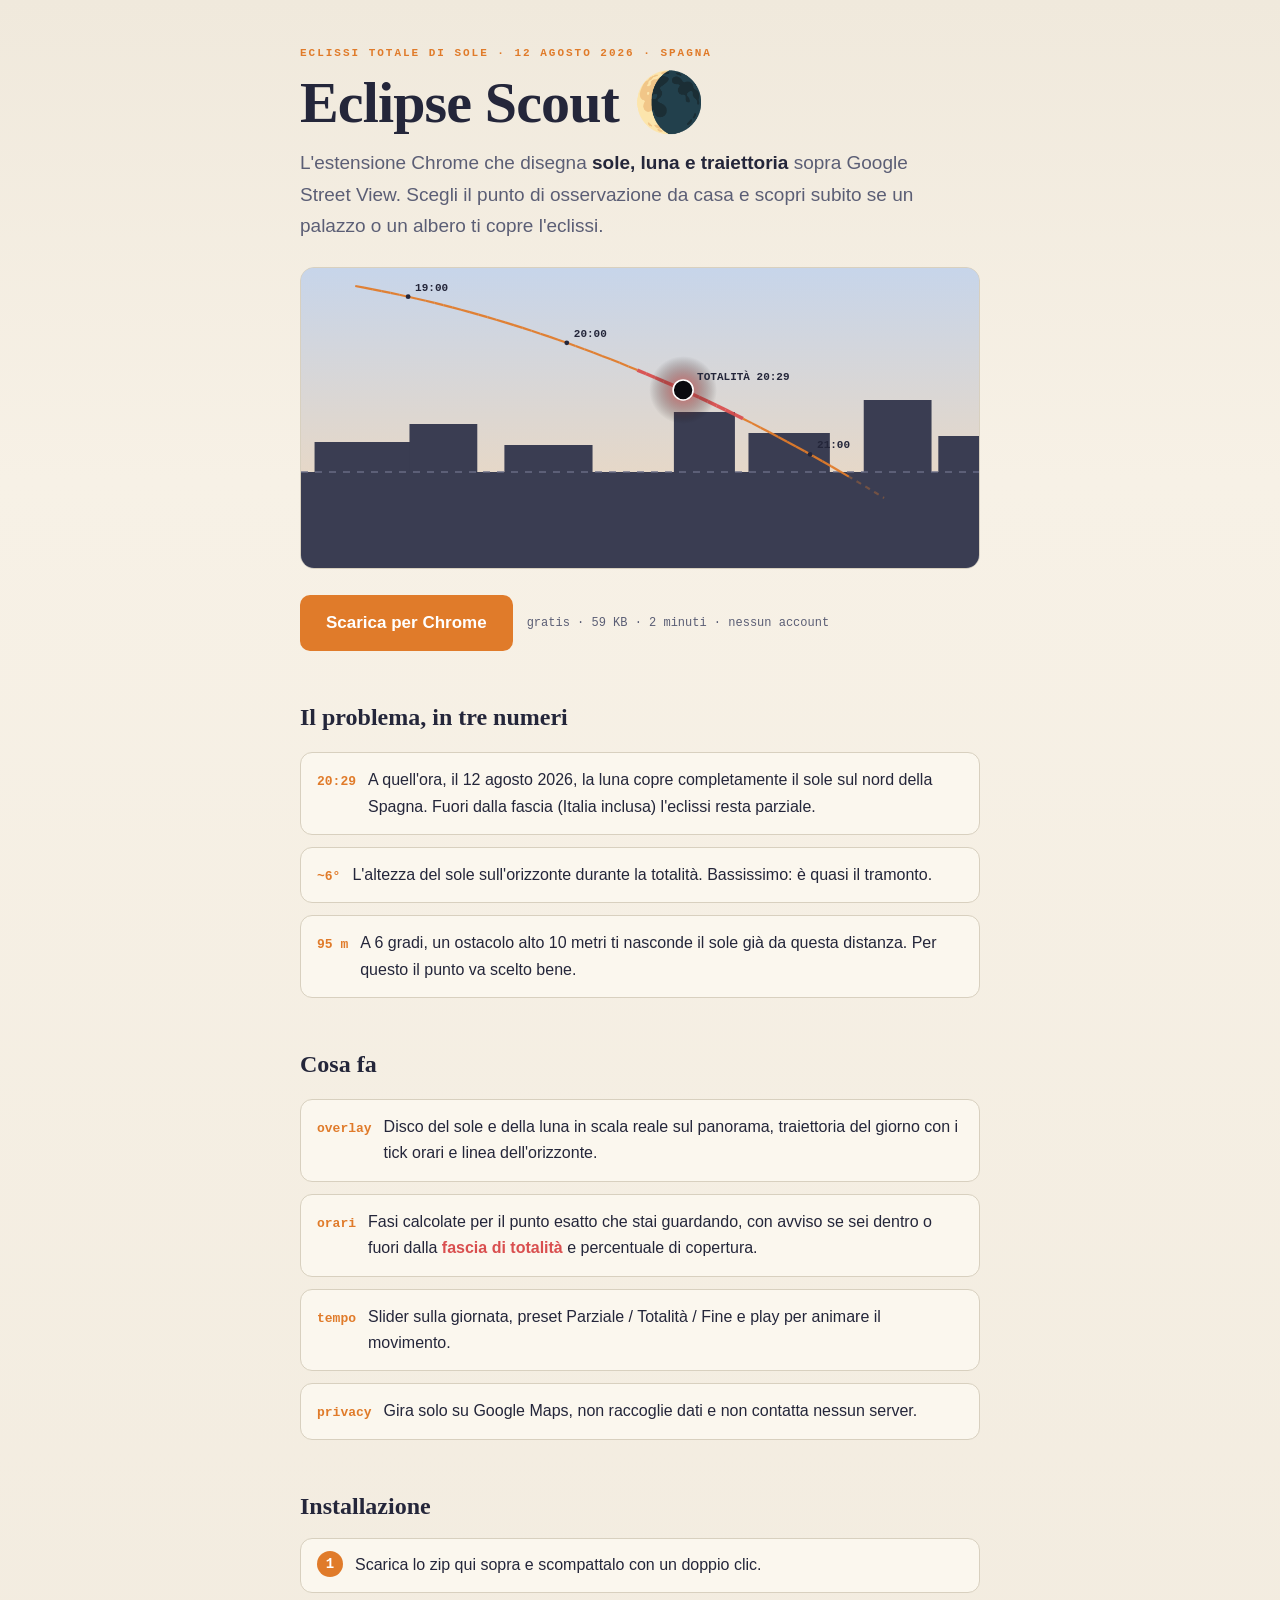
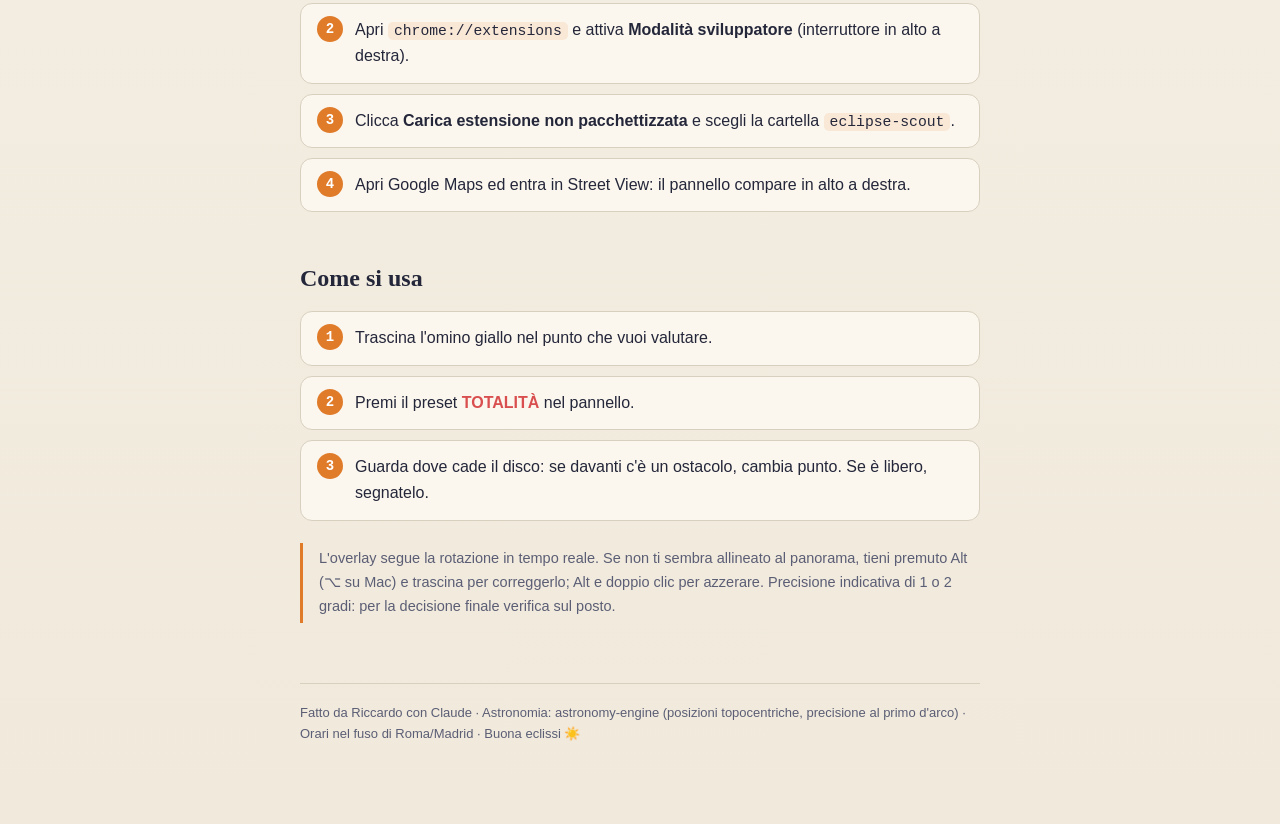
==== index.html @ c644bdbd "Traccia i download come evento GoatCounter Co-Authored-By: Claude Fable 5 <noreply@anthropic.com>" ====
<!doctype html>
<html lang="it">
<head>
<meta name="viewport" content="width=device-width, initial-scale=1">
<meta charset="utf-8">
<title>Eclipse Scout</title>
<style>
  :root {
    --sky-deep: #f0e9dc;
    --sky-mid: #f7f1e6;
    --card: #fbf7ee;
    --ink: #24263a;
    --ink-soft: #5b5e75;
    --line: #d8d0bf;
    --accent: #e07b2a;
    --accent-soft: #f0a35e;
    --totality: #d94f4f;
    --btn-ink: #fff;
    --sky-canvas-top: #c7d5ea;
    --sky-canvas-low: #f4d9b8;
    --silhouette: #3a3d52;
    --horizon-dash: #6b6e88;
  }
  @media (prefers-color-scheme: dark) {
    :root {
      --sky-deep: #0c1120;
      --sky-mid: #121a2e;
      --card: #171f36;
      --ink: #edeaf3;
      --ink-soft: #a3a7c2;
      --line: #2b3352;
      --accent: #ff9a3d;
      --accent-soft: #b06a2e;
      --totality: #ff5f5f;
      --btn-ink: #1a1206;
      --sky-canvas-top: #0e1526;
      --sky-canvas-low: #3b2f3a;
      --silhouette: #05070f;
      --horizon-dash: #8d92b3;
    }
  }
  :root[data-theme="light"] {
    --sky-deep: #f0e9dc; --sky-mid: #f7f1e6; --card: #fbf7ee; --ink: #24263a;
    --ink-soft: #5b5e75; --line: #d8d0bf; --accent: #e07b2a; --accent-soft: #f0a35e;
    --totality: #d94f4f; --btn-ink: #fff; --sky-canvas-top: #c7d5ea; --sky-canvas-low: #f4d9b8;
    --silhouette: #3a3d52; --horizon-dash: #6b6e88;
  }
  :root[data-theme="dark"] {
    --sky-deep: #0c1120; --sky-mid: #121a2e; --card: #171f36; --ink: #edeaf3;
    --ink-soft: #a3a7c2; --line: #2b3352; --accent: #ff9a3d; --accent-soft: #b06a2e;
    --totality: #ff5f5f; --btn-ink: #1a1206; --sky-canvas-top: #0e1526; --sky-canvas-low: #3b2f3a;
    --silhouette: #05070f; --horizon-dash: #8d92b3;
  }

  body {
    background: linear-gradient(var(--sky-deep), var(--sky-mid) 480px, var(--sky-deep));
    color: var(--ink);
    font: 16px/1.65 -apple-system, "Segoe UI", Roboto, sans-serif;
  }
  .wrap { max-width: 680px; margin: 0 auto; padding: 0 20px 72px; }

  .eyebrow {
    font: 600 11px/1 "SF Mono", ui-monospace, Menlo, monospace;
    letter-spacing: .18em;
    color: var(--accent);
    text-transform: uppercase;
    margin: 48px 0 14px;
  }
  h1 {
    font: 700 clamp(40px, 8vw, 58px)/1.04 "New York", "Iowan Old Style", Palatino, Georgia, serif;
    letter-spacing: -.015em;
    margin: 0 0 14px;
    text-wrap: balance;
  }
  .lede { font-size: 19px; color: var(--ink-soft); max-width: 34em; text-wrap: pretty; margin: 0 0 26px; }
  .lede b { color: var(--ink); font-weight: 600; }

  .sim-frame {
    border: 1px solid var(--line);
    border-radius: 14px;
    overflow: hidden;
    background: var(--sky-canvas-top);
    margin: 8px 0 26px;
  }
  .sim-frame canvas { display: block; width: 100%; height: 300px; }

  .cta-row { display: flex; flex-wrap: wrap; align-items: center; gap: 14px; margin: 0 0 10px; }
  .btn {
    display: inline-block;
    background: var(--accent);
    color: var(--btn-ink);
    font-weight: 700;
    font-size: 17px;
    padding: 14px 26px;
    border-radius: 10px;
    text-decoration: none;
    transition: transform .12s ease;
  }
  .btn:hover { transform: translateY(-1px); }
  .btn:focus-visible { outline: 3px solid var(--accent-soft); outline-offset: 2px; }
  .cta-meta { font: 500 12px/1.5 "SF Mono", ui-monospace, Menlo, monospace; color: var(--ink-soft); }

  h2 {
    font: 700 24px/1.2 "New York", "Iowan Old Style", Palatino, Georgia, serif;
    margin: 52px 0 16px;
    text-wrap: balance;
  }
  p { margin: 0 0 14px; }
  .muted { color: var(--ink-soft); }

  .facts { display: grid; gap: 12px; margin: 20px 0 0; padding: 0; list-style: none; }
  .facts li {
    background: var(--card);
    border: 1px solid var(--line);
    border-radius: 12px;
    padding: 14px 16px;
    display: flex;
    gap: 12px;
    align-items: baseline;
  }
  .facts .k {
    font: 700 13px/1.4 "SF Mono", ui-monospace, Menlo, monospace;
    color: var(--accent);
    white-space: nowrap;
  }

  ol.steps { margin: 18px 0 0; padding: 0; list-style: none; counter-reset: step; display: grid; gap: 10px; }
  ol.steps li {
    counter-increment: step;
    background: var(--card);
    border: 1px solid var(--line);
    border-radius: 12px;
    padding: 13px 16px 13px 54px;
    position: relative;
  }
  ol.steps li::before {
    content: counter(step);
    position: absolute; left: 16px; top: 12px;
    width: 26px; height: 26px;
    border-radius: 50%;
    background: var(--accent);
    color: var(--btn-ink);
    font: 700 14px/26px "SF Mono", ui-monospace, Menlo, monospace;
    text-align: center;
  }
  code {
    font: 500 .92em "SF Mono", ui-monospace, Menlo, monospace;
    background: color-mix(in srgb, var(--accent) 12%, transparent);
    border-radius: 5px;
    padding: 1px 6px;
  }
  .tot { color: var(--totality); font-weight: 700; }

  .note {
    border-left: 3px solid var(--accent);
    padding: 4px 0 4px 16px;
    color: var(--ink-soft);
    margin: 22px 0 0;
    font-size: 14.5px;
  }
  footer {
    margin-top: 60px;
    padding-top: 18px;
    border-top: 1px solid var(--line);
    font-size: 13px;
    color: var(--ink-soft);
  }
  @media (prefers-reduced-motion: reduce) { .btn { transition: none; } }
</style>
<script data-goatcounter="https://riccardobosio.goatcounter.com/count" async src="//gc.zgo.at/count.js"></script>
</head>
<body>

<div class="wrap">
  <div class="eyebrow">Eclissi totale di sole · 12 agosto 2026 · Spagna</div>
  <h1>Eclipse Scout 🌘</h1>
  <p class="lede">L'estensione Chrome che disegna <b>sole, luna e traiettoria</b> sopra Google Street View. Scegli il punto di osservazione da casa e scopri subito se un palazzo o un albero ti copre l'eclissi.</p>

  <div class="sim-frame"><canvas id="sim" aria-label="Simulazione: traiettoria del sole al tramonto con eclissi sopra una fila di palazzi"></canvas></div>

  <div class="cta-row">
    <a class="btn" id="dl" href="eclipse-scout.zip" download="eclipse-scout.zip">Scarica per Chrome</a>
    <span class="cta-meta">gratis · 59 KB · 2 minuti · nessun account</span>
  </div>

  <h2>Il problema, in tre numeri</h2>
  <ul class="facts">
    <li><span class="k">20:29</span><span>A quell'ora, il 12 agosto 2026, la luna copre completamente il sole sul nord della Spagna. Fuori dalla fascia (Italia inclusa) l'eclissi resta parziale.</span></li>
    <li><span class="k">~6°</span><span>L'altezza del sole sull'orizzonte durante la totalità. Bassissimo: è quasi il tramonto.</span></li>
    <li><span class="k">95 m</span><span>A 6 gradi, un ostacolo alto 10 metri ti nasconde il sole già da questa distanza. Per questo il punto va scelto bene.</span></li>
  </ul>

  <h2>Cosa fa</h2>
  <ul class="facts">
    <li><span class="k">overlay</span><span>Disco del sole e della luna in scala reale sul panorama, traiettoria del giorno con i tick orari e linea dell'orizzonte.</span></li>
    <li><span class="k">orari</span><span>Fasi calcolate per il punto esatto che stai guardando, con avviso se sei dentro o fuori dalla <span class="tot">fascia di totalità</span> e percentuale di copertura.</span></li>
    <li><span class="k">tempo</span><span>Slider sulla giornata, preset Parziale / Totalità / Fine e play per animare il movimento.</span></li>
    <li><span class="k">privacy</span><span>Gira solo su Google Maps, non raccoglie dati e non contatta nessun server.</span></li>
  </ul>

  <h2>Installazione</h2>
  <ol class="steps">
    <li>Scarica lo zip qui sopra e scompattalo con un doppio clic.</li>
    <li>Apri <code>chrome://extensions</code> e attiva <b>Modalità sviluppatore</b> (interruttore in alto a destra).</li>
    <li>Clicca <b>Carica estensione non pacchettizzata</b> e scegli la cartella <code>eclipse-scout</code>.</li>
    <li>Apri Google Maps ed entra in Street View: il pannello compare in alto a destra.</li>
  </ol>

  <h2>Come si usa</h2>
  <ol class="steps">
    <li>Trascina l'omino giallo nel punto che vuoi valutare.</li>
    <li>Premi il preset <span class="tot">TOTALITÀ</span> nel pannello.</li>
    <li>Guarda dove cade il disco: se davanti c'è un ostacolo, cambia punto. Se è libero, segnatelo.</li>
  </ol>
  <p class="note">L'overlay segue la rotazione in tempo reale. Se non ti sembra allineato al panorama, tieni premuto Alt (⌥ su Mac) e trascina per correggerlo; Alt e doppio clic per azzerare. Precisione indicativa di 1 o 2 gradi: per la decisione finale verifica sul posto.</p>

  <footer>
    Fatto da Riccardo con Claude · Astronomia: astronomy-engine (posizioni topocentriche, precisione al primo d'arco) · Orari nel fuso di Roma/Madrid · Buona eclissi ☀️
  </footer>
</div>

<script>
(function () {
  const canvas = document.getElementById('sim');
  const ctx = canvas.getContext('2d');
  const reduced = matchMedia('(prefers-reduced-motion: reduce)').matches;
  const t0 = performance.now();
  const animNow = () => reduced ? 1 : Math.min(1, (performance.now() - t0) / 1500);
  let anim = animNow();

  function tok(name) { return getComputedStyle(document.documentElement).getPropertyValue(name).trim(); }

  function draw() {
    const w = canvas.clientWidth, h = canvas.clientHeight;
    canvas.width = w * devicePixelRatio; canvas.height = h * devicePixelRatio;
    ctx.setTransform(devicePixelRatio, 0, 0, devicePixelRatio, 0, 0);

    const sky = ctx.createLinearGradient(0, 0, 0, h);
    sky.addColorStop(0, tok('--sky-canvas-top'));
    sky.addColorStop(1, tok('--sky-canvas-low'));
    ctx.fillStyle = sky; ctx.fillRect(0, 0, w, h);

    const hy = h * 0.68; // orizzonte
    // traiettoria: da alto-sinistra al tramonto oltre l'orizzonte
    const p = (t) => ({ x: w * (0.08 + 0.78 * t), y: h * 0.06 + (hy + 26 - h * 0.06) * t * t * 0.55 + (hy + 26 - h * 0.06) * t * 0.45 });

    // palazzi
    ctx.fillStyle = tok('--silhouette');
    const B = [[0.02,0.16,0.10],[0.16,0.10,0.16],[0.30,0.13,0.09],[0.55,0.09,0.20],[0.66,0.12,0.13],[0.83,0.10,0.24],[0.94,0.08,0.12]];
    for (const [x, bw, bh] of B) ctx.fillRect(w * x, hy - h * bh, w * bw, h * bh + (h - hy));
    ctx.fillRect(0, hy, w, h - hy);

    // linea orizzonte tratteggiata
    ctx.strokeStyle = tok('--horizon-dash');
    ctx.setLineDash([7, 7]); ctx.lineWidth = 1.4;
    ctx.beginPath(); ctx.moveTo(0, hy); ctx.lineTo(w, hy); ctx.stroke();
    ctx.setLineDash([]);

    // traiettoria
    const acc = tok('--accent'), tot = tok('--totality');
    for (let i = 0; i < 60; i++) {
      const a = p(i / 60), b = p((i + 1) / 60);
      const frac = i / 60;
      ctx.strokeStyle = frac > 0.52 && frac < 0.72 ? tot : acc;
      ctx.globalAlpha = a.y > hy ? 0.35 : 0.95;
      ctx.lineWidth = frac > 0.52 && frac < 0.72 ? 3.5 : 2.2;
      if (a.y > hy) ctx.setLineDash([4, 5]);
      ctx.beginPath(); ctx.moveTo(a.x, a.y); ctx.lineTo(b.x, b.y); ctx.stroke();
      ctx.setLineDash([]); ctx.globalAlpha = 1;
    }
    // tick orari
    ctx.fillStyle = tok('--ink');
    ctx.font = '600 11px ui-monospace, Menlo, monospace';
    for (const [t, lab] of [[0.10, '19:00'], [0.40, '20:00'], [0.86, '21:00']]) {
      const q = p(t);
      if (q.y < hy) { ctx.beginPath(); ctx.arc(q.x, q.y, 2.4, 0, 7); ctx.fill(); ctx.fillText(lab, q.x + 7, q.y - 6); }
    }

    // sole eclissato (posizione animata fino al punto di totalità t=0.62)
    const s = p(0.62 * anim);
    const glow = ctx.createRadialGradient(s.x, s.y, 3, s.x, s.y, 34);
    glow.addColorStop(0, tot); glow.addColorStop(1, 'rgba(0,0,0,0)');
    ctx.globalAlpha = 0.75; ctx.fillStyle = glow;
    ctx.beginPath(); ctx.arc(s.x, s.y, 34, 0, 7); ctx.fill();
    ctx.globalAlpha = 1;
    ctx.fillStyle = '#0a0a0f';
    ctx.beginPath(); ctx.arc(s.x, s.y, 10, 0, 7); ctx.fill();
    ctx.strokeStyle = '#fff'; ctx.lineWidth = 1.6; ctx.stroke();
    ctx.fillStyle = tok('--ink');
    ctx.font = '700 11px ui-monospace, Menlo, monospace';
    if (anim >= 1) ctx.fillText('TOTALITÀ 20:29', s.x + 14, s.y - 10);
  }

  function loop() {
    anim = animNow();
    draw();
    if (anim < 1) requestAnimationFrame(loop);
  }
  // conteggio dei download (evento separato dalle visite)
  const dl = document.getElementById('dl');
  if (dl) dl.addEventListener('click', function () {
    if (window.goatcounter && window.goatcounter.count) {
      window.goatcounter.count({ path: 'download-zip', title: 'Download estensione', event: true });
    }
  });

  requestAnimationFrame(loop);
  setTimeout(() => { anim = animNow(); draw(); }, 1700); // stato finale garantito anche con rAF throttled
  addEventListener('resize', () => { anim = animNow(); draw(); });
  document.addEventListener('visibilitychange', () => { anim = animNow(); draw(); });
  matchMedia('(prefers-color-scheme: dark)').addEventListener('change', draw);
  new MutationObserver(draw).observe(document.documentElement, { attributes: true, attributeFilter: ['data-theme'] });
})();
</script>

</body>
</html>
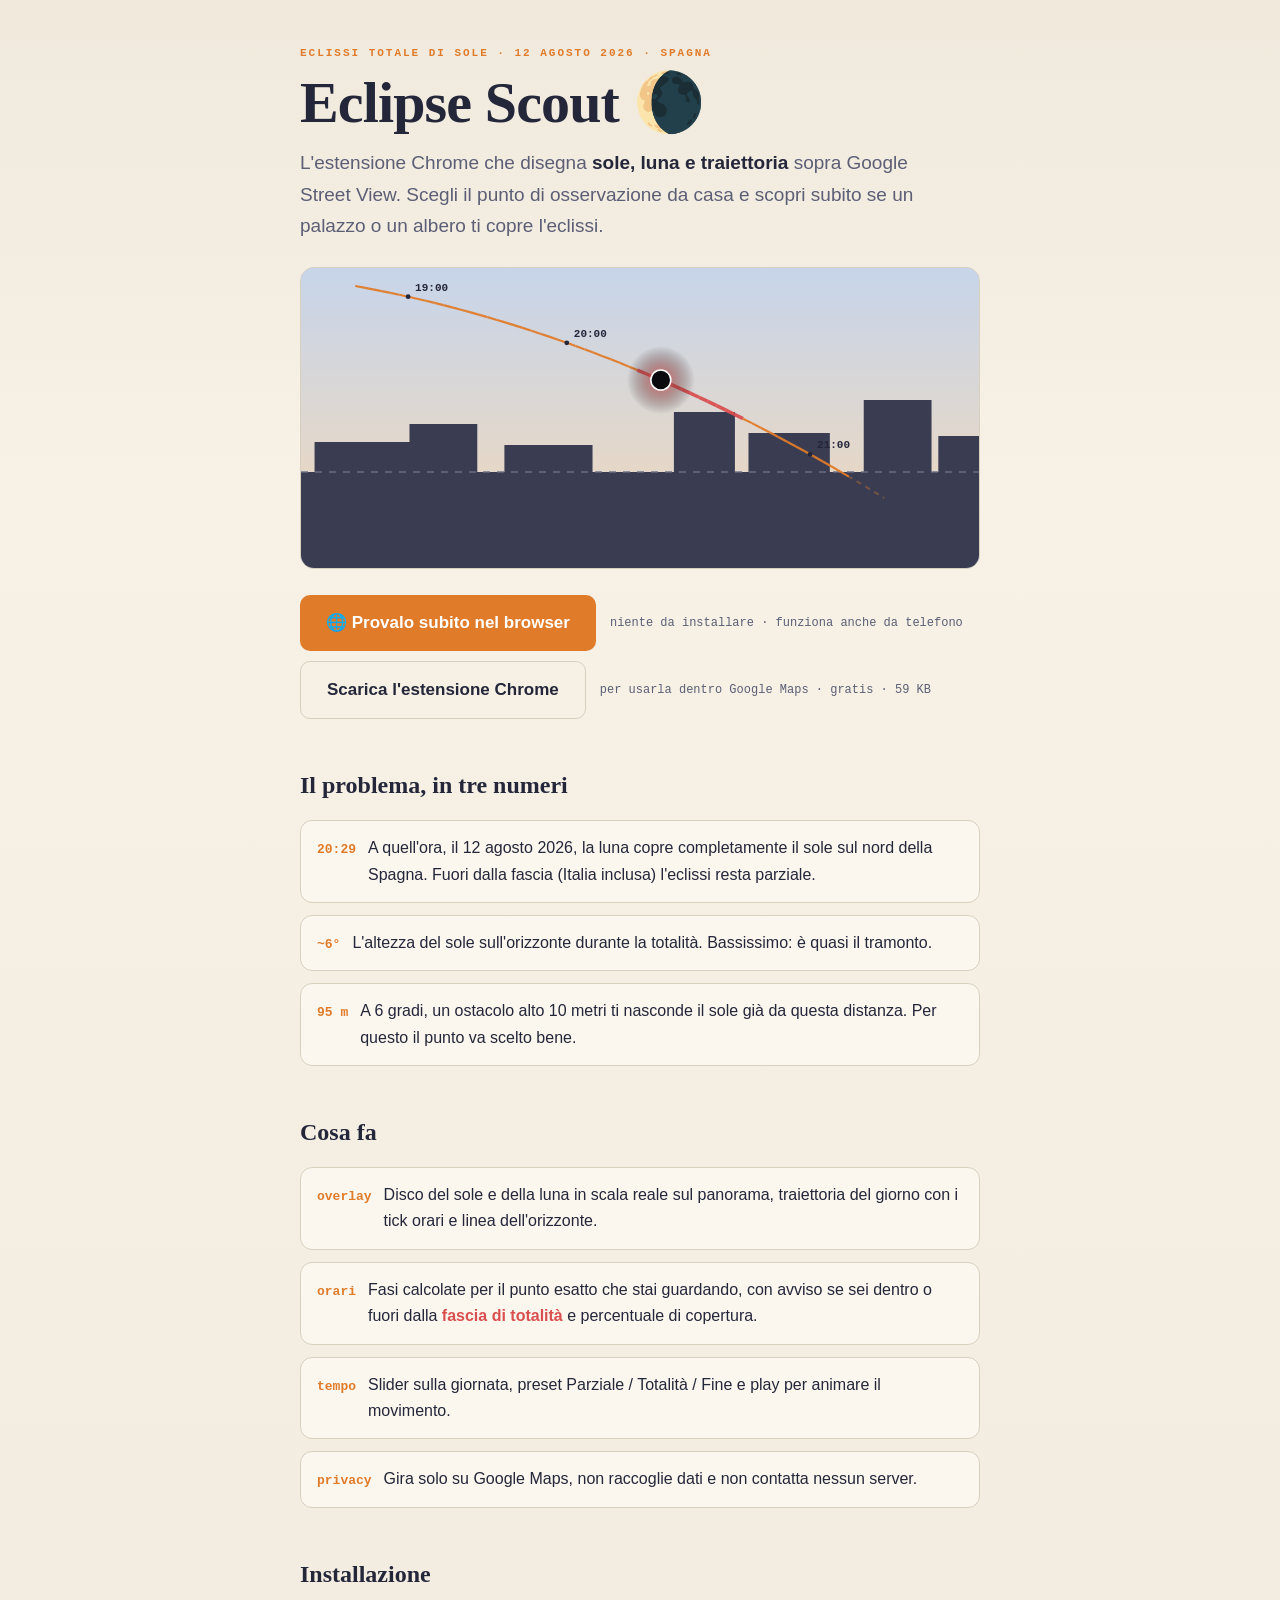
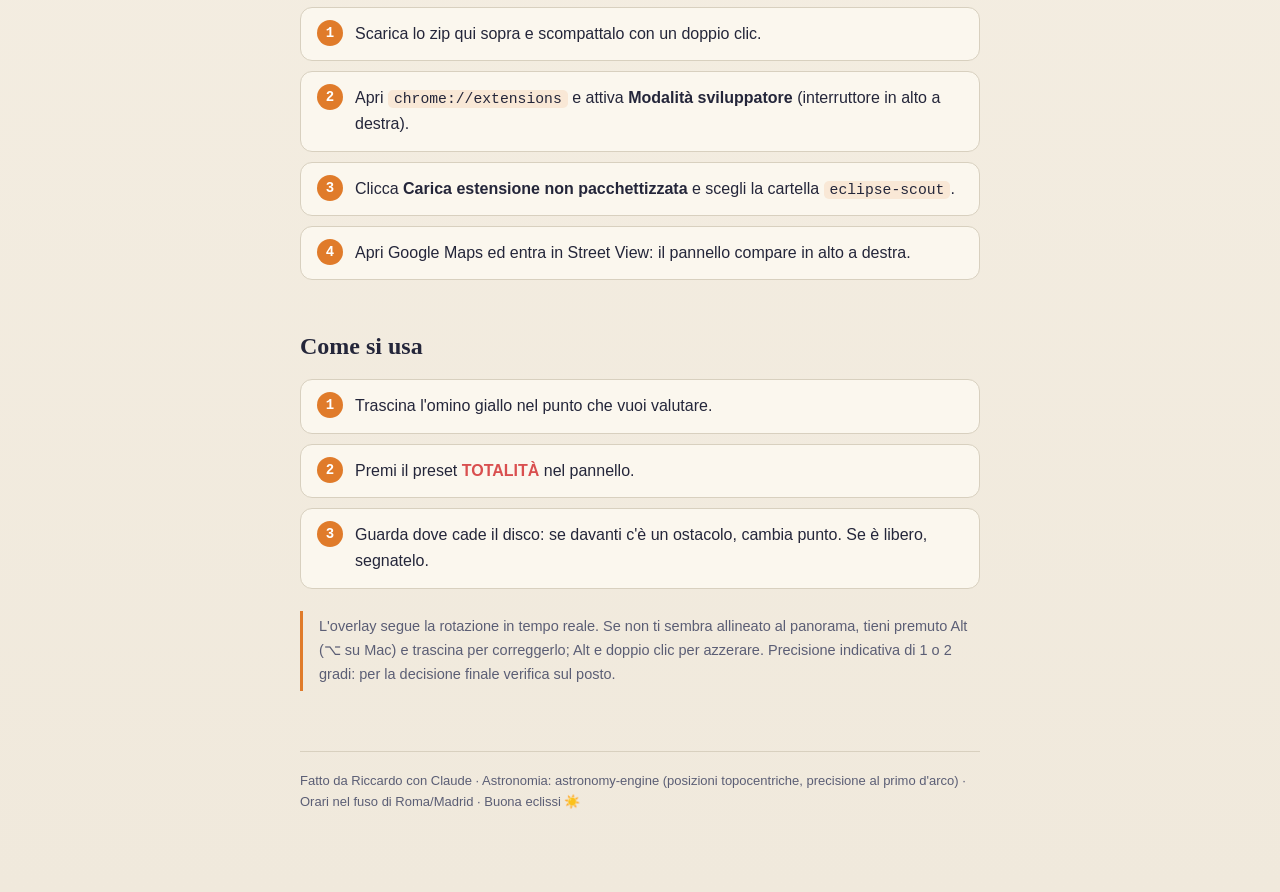
==== commit aee27acc: "Web app: Street View incorporato con overlay in tempo reale (Maps JS API) Co-Authored-By: Claude Fab" ====
--- a/index.html
+++ b/index.html
@@ -98,6 +98,7 @@
   }
   .btn:hover { transform: translateY(-1px); }
   .btn:focus-visible { outline: 3px solid var(--accent-soft); outline-offset: 2px; }
+  .btn-secondary { background: transparent; color: var(--ink); border: 1.5px solid var(--line); font-weight: 600; }
   .cta-meta { font: 500 12px/1.5 "SF Mono", ui-monospace, Menlo, monospace; color: var(--ink-soft); }
 
   h2 {
@@ -179,8 +180,12 @@
   <div class="sim-frame"><canvas id="sim" aria-label="Simulazione: traiettoria del sole al tramonto con eclissi sopra una fila di palazzi"></canvas></div>
 
   <div class="cta-row">
-    <a class="btn" id="dl" href="eclipse-scout.zip" download="eclipse-scout.zip">Scarica per Chrome</a>
-    <span class="cta-meta">gratis · 59 KB · 2 minuti · nessun account</span>
+    <a class="btn" href="app.html">🌐 Provalo subito nel browser</a>
+    <span class="cta-meta">niente da installare · funziona anche da telefono</span>
+  </div>
+  <div class="cta-row">
+    <a class="btn btn-secondary" id="dl" href="eclipse-scout.zip" download="eclipse-scout.zip">Scarica l'estensione Chrome</a>
+    <span class="cta-meta">per usarla dentro Google Maps · gratis · 59 KB</span>
   </div>
 
   <h2>Il problema, in tre numeri</h2>
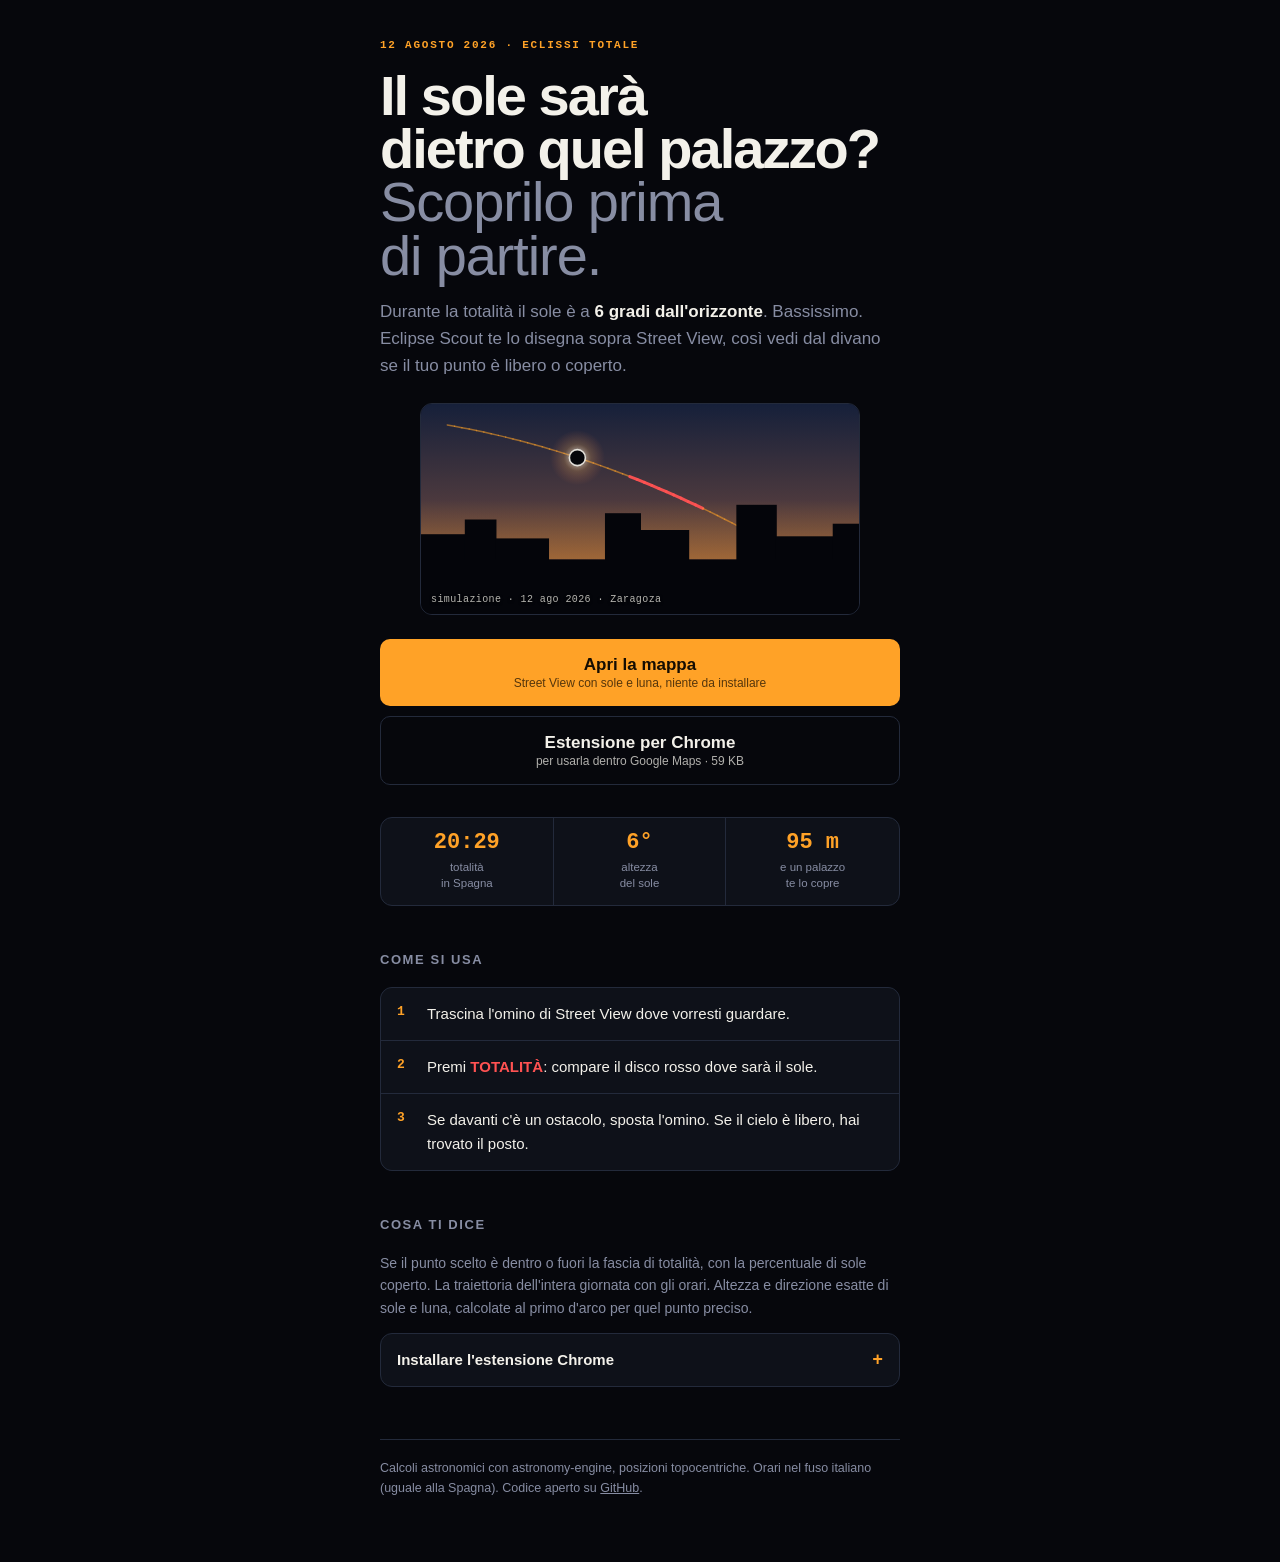
==== commit 5718db6b: "Redesign completo: landing notturna e app mobile-first con dock e mappa a sheet Co-Authored-By: Clau" ====
--- a/index.html
+++ b/index.html
@@ -1,322 +1,302 @@
 <!doctype html>
 <html lang="it">
 <head>
+<meta charset="utf-8">
 <meta name="viewport" content="width=device-width, initial-scale=1">
-<meta charset="utf-8">
 <title>Eclipse Scout</title>
+<meta name="description" content="Vedi dove sarà il sole durante l'eclissi del 12 agosto 2026, sovrapposto a Street View. Scegli il punto giusto prima di partire.">
+<script data-goatcounter="https://riccardobosio.goatcounter.com/count" async src="//gc.zgo.at/count.js"></script>
 <style>
   :root {
-    --sky-deep: #f0e9dc;
-    --sky-mid: #f7f1e6;
-    --card: #fbf7ee;
-    --ink: #24263a;
-    --ink-soft: #5b5e75;
-    --line: #d8d0bf;
-    --accent: #e07b2a;
-    --accent-soft: #f0a35e;
-    --totality: #d94f4f;
-    --btn-ink: #fff;
-    --sky-canvas-top: #c7d5ea;
-    --sky-canvas-low: #f4d9b8;
-    --silhouette: #3a3d52;
-    --horizon-dash: #6b6e88;
-  }
-  @media (prefers-color-scheme: dark) {
-    :root {
-      --sky-deep: #0c1120;
-      --sky-mid: #121a2e;
-      --card: #171f36;
-      --ink: #edeaf3;
-      --ink-soft: #a3a7c2;
-      --line: #2b3352;
-      --accent: #ff9a3d;
-      --accent-soft: #b06a2e;
-      --totality: #ff5f5f;
-      --btn-ink: #1a1206;
-      --sky-canvas-top: #0e1526;
-      --sky-canvas-low: #3b2f3a;
-      --silhouette: #05070f;
-      --horizon-dash: #8d92b3;
-    }
-  }
-  :root[data-theme="light"] {
-    --sky-deep: #f0e9dc; --sky-mid: #f7f1e6; --card: #fbf7ee; --ink: #24263a;
-    --ink-soft: #5b5e75; --line: #d8d0bf; --accent: #e07b2a; --accent-soft: #f0a35e;
-    --totality: #d94f4f; --btn-ink: #fff; --sky-canvas-top: #c7d5ea; --sky-canvas-low: #f4d9b8;
-    --silhouette: #3a3d52; --horizon-dash: #6b6e88;
-  }
-  :root[data-theme="dark"] {
-    --sky-deep: #0c1120; --sky-mid: #121a2e; --card: #171f36; --ink: #edeaf3;
-    --ink-soft: #a3a7c2; --line: #2b3352; --accent: #ff9a3d; --accent-soft: #b06a2e;
-    --totality: #ff5f5f; --btn-ink: #1a1206; --sky-canvas-top: #0e1526; --sky-canvas-low: #3b2f3a;
-    --silhouette: #05070f; --horizon-dash: #8d92b3;
-  }
-
+    --void: #06070c;
+    --night: #0e1119;
+    --raise: #151a26;
+    --edge: #232a3b;
+    --corona: #f3f1ea;
+    --dim: #878da3;
+    --amber: #ffa227;
+    --amber-ink: #150d02;
+    --totality: #ff5252;
+    --mono: "SF Mono", ui-monospace, SFMono-Regular, Menlo, Consolas, monospace;
+    --sans: -apple-system, BlinkMacSystemFont, "Segoe UI", Roboto, Helvetica, sans-serif;
+  }
+  * { box-sizing: border-box; }
+  html { -webkit-text-size-adjust: 100%; }
   body {
-    background: linear-gradient(var(--sky-deep), var(--sky-mid) 480px, var(--sky-deep));
-    color: var(--ink);
-    font: 16px/1.65 -apple-system, "Segoe UI", Roboto, sans-serif;
-  }
-  .wrap { max-width: 680px; margin: 0 auto; padding: 0 20px 72px; }
-
-  .eyebrow {
-    font: 600 11px/1 "SF Mono", ui-monospace, Menlo, monospace;
-    letter-spacing: .18em;
-    color: var(--accent);
+    margin: 0;
+    background: var(--void);
+    color: var(--corona);
+    font: 16px/1.6 var(--sans);
+    overflow-x: hidden;
+  }
+  .wrap { width: 100%; max-width: 560px; margin: 0 auto; padding: 0 20px 64px; }
+
+  /* ---- Hero ---- */
+  .hero { padding: 40px 0 0; }
+  .kicker {
+    font: 600 11px/1 var(--mono);
+    letter-spacing: .16em;
+    color: var(--amber);
     text-transform: uppercase;
-    margin: 48px 0 14px;
+    margin-bottom: 18px;
   }
   h1 {
-    font: 700 clamp(40px, 8vw, 58px)/1.04 "New York", "Iowan Old Style", Palatino, Georgia, serif;
-    letter-spacing: -.015em;
-    margin: 0 0 14px;
+    font-size: clamp(38px, 12vw, 56px);
+    line-height: .95;
+    font-weight: 800;
+    letter-spacing: -.035em;
+    margin: 0 0 16px;
     text-wrap: balance;
   }
-  .lede { font-size: 19px; color: var(--ink-soft); max-width: 34em; text-wrap: pretty; margin: 0 0 26px; }
-  .lede b { color: var(--ink); font-weight: 600; }
-
-  .sim-frame {
-    border: 1px solid var(--line);
-    border-radius: 14px;
+  h1 .thin { display: block; font-weight: 300; color: var(--dim); letter-spacing: -.02em; }
+  .lede { font-size: 17px; color: var(--dim); margin: 0 0 24px; text-wrap: pretty; }
+  .lede b { color: var(--corona); font-weight: 600; }
+
+  /* ---- Sim ---- */
+  .sim {
+    position: relative;
+    border: 1px solid var(--edge);
+    border-radius: 12px;
     overflow: hidden;
-    background: var(--sky-canvas-top);
-    margin: 8px 0 26px;
-  }
-  .sim-frame canvas { display: block; width: 100%; height: 300px; }
-
-  .cta-row { display: flex; flex-wrap: wrap; align-items: center; gap: 14px; margin: 0 0 10px; }
+    background: #0a0d16;
+    margin-bottom: 24px;
+  }
+  .sim canvas { display: block; width: 100%; height: 210px; }
+  .sim figcaption {
+    position: absolute; left: 10px; bottom: 8px;
+    font: 500 10px/1.3 var(--mono);
+    letter-spacing: .04em;
+    color: rgba(243,241,234,.75);
+    text-shadow: 0 1px 3px #000;
+  }
+
+  /* ---- Actions ---- */
+  .actions { display: flex; flex-direction: column; gap: 10px; margin-bottom: 12px; }
   .btn {
-    display: inline-block;
-    background: var(--accent);
-    color: var(--btn-ink);
-    font-weight: 700;
-    font-size: 17px;
-    padding: 14px 26px;
+    display: block;
+    text-align: center;
+    text-decoration: none;
+    font: 700 17px/1 var(--sans);
+    padding: 17px 20px;
     border-radius: 10px;
-    text-decoration: none;
-    transition: transform .12s ease;
-  }
-  .btn:hover { transform: translateY(-1px); }
-  .btn:focus-visible { outline: 3px solid var(--accent-soft); outline-offset: 2px; }
-  .btn-secondary { background: transparent; color: var(--ink); border: 1.5px solid var(--line); font-weight: 600; }
-  .cta-meta { font: 500 12px/1.5 "SF Mono", ui-monospace, Menlo, monospace; color: var(--ink-soft); }
-
+    background: var(--amber);
+    color: var(--amber-ink);
+    transition: filter .15s ease;
+  }
+  .btn:hover { filter: brightness(1.08); }
+  .btn:focus-visible { outline: 3px solid var(--amber); outline-offset: 3px; }
+  .btn small { display: block; font-size: 12px; font-weight: 500; opacity: .72; margin-top: 4px; }
+  .btn.ghost { background: transparent; color: var(--corona); border: 1px solid var(--edge); }
+  .btn.ghost:hover { border-color: var(--dim); filter: none; }
+
+  /* ---- Instrument readout ---- */
+  .facts {
+    display: grid; grid-template-columns: repeat(3, 1fr);
+    border: 1px solid var(--edge); border-radius: 12px;
+    background: var(--night);
+    margin: 32px 0 0;
+    overflow: hidden;
+  }
+  .facts div { padding: 14px 10px; text-align: center; border-right: 1px solid var(--edge); }
+  .facts div:last-child { border-right: 0; }
+  .facts dt {
+    font: 700 22px/1 var(--mono);
+    font-variant-numeric: tabular-nums;
+    color: var(--amber);
+    margin-bottom: 6px;
+  }
+  .facts dd { margin: 0; font-size: 11.5px; line-height: 1.35; color: var(--dim); }
+
+  /* ---- Sections ---- */
+  section { margin-top: 44px; }
   h2 {
-    font: 700 24px/1.2 "New York", "Iowan Old Style", Palatino, Georgia, serif;
-    margin: 52px 0 16px;
-    text-wrap: balance;
+    font-size: 13px; font-weight: 700; letter-spacing: .12em; text-transform: uppercase;
+    color: var(--dim); margin: 0 0 16px;
+  }
+  ol.steps { margin: 0; padding: 0; list-style: none; counter-reset: s; display: grid; gap: 1px; background: var(--edge); border: 1px solid var(--edge); border-radius: 12px; overflow: hidden; }
+  ol.steps li {
+    counter-increment: s;
+    background: var(--night);
+    padding: 14px 16px 14px 46px;
+    position: relative;
+    font-size: 15px;
+  }
+  ol.steps li::before {
+    content: counter(s);
+    position: absolute; left: 16px; top: 14px;
+    font: 700 13px/1.5 var(--mono);
+    color: var(--amber);
   }
   p { margin: 0 0 14px; }
-  .muted { color: var(--ink-soft); }
-
-  .facts { display: grid; gap: 12px; margin: 20px 0 0; padding: 0; list-style: none; }
-  .facts li {
-    background: var(--card);
-    border: 1px solid var(--line);
-    border-radius: 12px;
-    padding: 14px 16px;
-    display: flex;
-    gap: 12px;
-    align-items: baseline;
-  }
-  .facts .k {
-    font: 700 13px/1.4 "SF Mono", ui-monospace, Menlo, monospace;
-    color: var(--accent);
-    white-space: nowrap;
-  }
-
-  ol.steps { margin: 18px 0 0; padding: 0; list-style: none; counter-reset: step; display: grid; gap: 10px; }
-  ol.steps li {
-    counter-increment: step;
-    background: var(--card);
-    border: 1px solid var(--line);
-    border-radius: 12px;
-    padding: 13px 16px 13px 54px;
-    position: relative;
-  }
-  ol.steps li::before {
-    content: counter(step);
-    position: absolute; left: 16px; top: 12px;
-    width: 26px; height: 26px;
-    border-radius: 50%;
-    background: var(--accent);
-    color: var(--btn-ink);
-    font: 700 14px/26px "SF Mono", ui-monospace, Menlo, monospace;
-    text-align: center;
-  }
+  .muted { color: var(--dim); font-size: 14px; }
+
+  details {
+    border: 1px solid var(--edge); border-radius: 12px; background: var(--night);
+    padding: 0 16px; margin-top: 12px;
+  }
+  details summary {
+    cursor: pointer; padding: 14px 0; font-weight: 600; font-size: 15px;
+    list-style: none; display: flex; align-items: center; gap: 8px;
+  }
+  details summary::-webkit-details-marker { display: none; }
+  details summary::after { content: "+"; margin-left: auto; color: var(--amber); font: 700 18px/1 var(--mono); }
+  details[open] summary::after { content: "–"; }
+  details .inner { padding-bottom: 16px; }
   code {
-    font: 500 .92em "SF Mono", ui-monospace, Menlo, monospace;
-    background: color-mix(in srgb, var(--accent) 12%, transparent);
-    border-radius: 5px;
-    padding: 1px 6px;
+    font: 500 .9em var(--mono);
+    background: var(--raise); border: 1px solid var(--edge);
+    border-radius: 5px; padding: 1px 6px;
   }
   .tot { color: var(--totality); font-weight: 700; }
 
-  .note {
-    border-left: 3px solid var(--accent);
-    padding: 4px 0 4px 16px;
-    color: var(--ink-soft);
-    margin: 22px 0 0;
-    font-size: 14.5px;
-  }
   footer {
-    margin-top: 60px;
-    padding-top: 18px;
-    border-top: 1px solid var(--line);
-    font-size: 13px;
-    color: var(--ink-soft);
-  }
+    margin-top: 52px; padding-top: 18px; border-top: 1px solid var(--edge);
+    font-size: 12.5px; color: var(--dim);
+  }
+  footer a { color: var(--dim); }
   @media (prefers-reduced-motion: reduce) { .btn { transition: none; } }
 </style>
-<script data-goatcounter="https://riccardobosio.goatcounter.com/count" async src="//gc.zgo.at/count.js"></script>
 </head>
 <body>
-
 <div class="wrap">
-  <div class="eyebrow">Eclissi totale di sole · 12 agosto 2026 · Spagna</div>
-  <h1>Eclipse Scout 🌘</h1>
-  <p class="lede">L'estensione Chrome che disegna <b>sole, luna e traiettoria</b> sopra Google Street View. Scegli il punto di osservazione da casa e scopri subito se un palazzo o un albero ti copre l'eclissi.</p>
-
-  <div class="sim-frame"><canvas id="sim" aria-label="Simulazione: traiettoria del sole al tramonto con eclissi sopra una fila di palazzi"></canvas></div>
-
-  <div class="cta-row">
-    <a class="btn" href="app.html">🌐 Provalo subito nel browser</a>
-    <span class="cta-meta">niente da installare · funziona anche da telefono</span>
+
+  <header class="hero">
+    <div class="kicker">12 agosto 2026 · eclissi totale</div>
+    <h1>Il sole sarà<br>dietro quel palazzo?<span class="thin">Scoprilo prima di partire.</span></h1>
+    <p class="lede">Durante la totalità il sole è a <b>6 gradi dall'orizzonte</b>. Bassissimo. Eclipse Scout te lo disegna sopra Street View, così vedi dal divano se il tuo punto è libero o coperto.</p>
+  </header>
+
+  <figure class="sim">
+    <canvas id="sim" aria-label="Il sole cala verso l'orizzonte e viene eclissato dietro un profilo di palazzi"></canvas>
+    <figcaption>simulazione · 12 ago 2026 · Zaragoza</figcaption>
+  </figure>
+
+  <div class="actions">
+    <a class="btn" href="app.html">Apri la mappa<small>Street View con sole e luna, niente da installare</small></a>
+    <a class="btn ghost" id="dl" href="eclipse-scout.zip" download="eclipse-scout.zip">Estensione per Chrome<small>per usarla dentro Google Maps · 59 KB</small></a>
   </div>
-  <div class="cta-row">
-    <a class="btn btn-secondary" id="dl" href="eclipse-scout.zip" download="eclipse-scout.zip">Scarica l'estensione Chrome</a>
-    <span class="cta-meta">per usarla dentro Google Maps · gratis · 59 KB</span>
-  </div>
-
-  <h2>Il problema, in tre numeri</h2>
-  <ul class="facts">
-    <li><span class="k">20:29</span><span>A quell'ora, il 12 agosto 2026, la luna copre completamente il sole sul nord della Spagna. Fuori dalla fascia (Italia inclusa) l'eclissi resta parziale.</span></li>
-    <li><span class="k">~6°</span><span>L'altezza del sole sull'orizzonte durante la totalità. Bassissimo: è quasi il tramonto.</span></li>
-    <li><span class="k">95 m</span><span>A 6 gradi, un ostacolo alto 10 metri ti nasconde il sole già da questa distanza. Per questo il punto va scelto bene.</span></li>
-  </ul>
-
-  <h2>Cosa fa</h2>
-  <ul class="facts">
-    <li><span class="k">overlay</span><span>Disco del sole e della luna in scala reale sul panorama, traiettoria del giorno con i tick orari e linea dell'orizzonte.</span></li>
-    <li><span class="k">orari</span><span>Fasi calcolate per il punto esatto che stai guardando, con avviso se sei dentro o fuori dalla <span class="tot">fascia di totalità</span> e percentuale di copertura.</span></li>
-    <li><span class="k">tempo</span><span>Slider sulla giornata, preset Parziale / Totalità / Fine e play per animare il movimento.</span></li>
-    <li><span class="k">privacy</span><span>Gira solo su Google Maps, non raccoglie dati e non contatta nessun server.</span></li>
-  </ul>
-
-  <h2>Installazione</h2>
-  <ol class="steps">
-    <li>Scarica lo zip qui sopra e scompattalo con un doppio clic.</li>
-    <li>Apri <code>chrome://extensions</code> e attiva <b>Modalità sviluppatore</b> (interruttore in alto a destra).</li>
-    <li>Clicca <b>Carica estensione non pacchettizzata</b> e scegli la cartella <code>eclipse-scout</code>.</li>
-    <li>Apri Google Maps ed entra in Street View: il pannello compare in alto a destra.</li>
-  </ol>
-
-  <h2>Come si usa</h2>
-  <ol class="steps">
-    <li>Trascina l'omino giallo nel punto che vuoi valutare.</li>
-    <li>Premi il preset <span class="tot">TOTALITÀ</span> nel pannello.</li>
-    <li>Guarda dove cade il disco: se davanti c'è un ostacolo, cambia punto. Se è libero, segnatelo.</li>
-  </ol>
-  <p class="note">L'overlay segue la rotazione in tempo reale. Se non ti sembra allineato al panorama, tieni premuto Alt (⌥ su Mac) e trascina per correggerlo; Alt e doppio clic per azzerare. Precisione indicativa di 1 o 2 gradi: per la decisione finale verifica sul posto.</p>
+
+  <dl class="facts">
+    <div><dt>20:29</dt><dd>totalità<br>in Spagna</dd></div>
+    <div><dt>6°</dt><dd>altezza<br>del sole</dd></div>
+    <div><dt>95 m</dt><dd>e un palazzo<br>te lo copre</dd></div>
+  </dl>
+
+  <section>
+    <h2>Come si usa</h2>
+    <ol class="steps">
+      <li>Trascina l'omino di Street View dove vorresti guardare.</li>
+      <li>Premi <span class="tot">TOTALITÀ</span>: compare il disco rosso dove sarà il sole.</li>
+      <li>Se davanti c'è un ostacolo, sposta l'omino. Se il cielo è libero, hai trovato il posto.</li>
+    </ol>
+  </section>
+
+  <section>
+    <h2>Cosa ti dice</h2>
+    <p class="muted">Se il punto scelto è dentro o fuori la fascia di totalità, con la percentuale di sole coperto. La traiettoria dell'intera giornata con gli orari. Altezza e direzione esatte di sole e luna, calcolate al primo d'arco per quel punto preciso.</p>
+
+    <details>
+      <summary>Installare l'estensione Chrome</summary>
+      <div class="inner">
+        <ol class="steps">
+          <li>Scarica lo zip qui sopra e scompattalo con un doppio clic.</li>
+          <li>Apri <code>chrome://extensions</code> e attiva Modalità sviluppatore.</li>
+          <li>Clicca "Carica estensione non pacchettizzata" e scegli la cartella.</li>
+          <li>Apri Street View su Google Maps: il pannello compare da solo.</li>
+        </ol>
+        <p class="muted" style="margin-top:12px">Serve solo se vuoi l'overlay dentro Google Maps vero. Per tutto il resto basta la mappa qui sopra.</p>
+      </div>
+    </details>
+  </section>
 
   <footer>
-    Fatto da Riccardo con Claude · Astronomia: astronomy-engine (posizioni topocentriche, precisione al primo d'arco) · Orari nel fuso di Roma/Madrid · Buona eclissi ☀️
+    Calcoli astronomici con astronomy&#8209;engine, posizioni topocentriche. Orari nel fuso italiano (uguale alla Spagna). Codice aperto su <a href="https://github.com/riccardobosioo/eclipse-scout">GitHub</a>.
   </footer>
 </div>
 
 <script>
 (function () {
-  const canvas = document.getElementById('sim');
-  const ctx = canvas.getContext('2d');
+  const cv = document.getElementById('sim');
+  const ctx = cv.getContext('2d');
   const reduced = matchMedia('(prefers-reduced-motion: reduce)').matches;
   const t0 = performance.now();
-  const animNow = () => reduced ? 1 : Math.min(1, (performance.now() - t0) / 1500);
-  let anim = animNow();
-
-  function tok(name) { return getComputedStyle(document.documentElement).getPropertyValue(name).trim(); }
+  const progress = () => reduced ? 1 : Math.min(1, (performance.now() - t0) / 2200);
 
   function draw() {
-    const w = canvas.clientWidth, h = canvas.clientHeight;
-    canvas.width = w * devicePixelRatio; canvas.height = h * devicePixelRatio;
+    const w = cv.clientWidth, h = cv.clientHeight;
+    cv.width = w * devicePixelRatio; cv.height = h * devicePixelRatio;
     ctx.setTransform(devicePixelRatio, 0, 0, devicePixelRatio, 0, 0);
-
-    const sky = ctx.createLinearGradient(0, 0, 0, h);
-    sky.addColorStop(0, tok('--sky-canvas-top'));
-    sky.addColorStop(1, tok('--sky-canvas-low'));
+    const p = progress();
+    const hz = h * 0.74; // orizzonte
+
+    // cielo: si scurisce mentre l'eclissi avanza
+    const dark = p;
+    const sky = ctx.createLinearGradient(0, 0, 0, hz);
+    sky.addColorStop(0, `rgb(${10 + 30 * (1 - dark)}, ${16 + 40 * (1 - dark)}, ${34 + 60 * (1 - dark)})`);
+    sky.addColorStop(1, `rgb(${60 + 120 * (1 - dark)}, ${40 + 80 * (1 - dark)}, ${40 + 60 * (1 - dark)})`);
     ctx.fillStyle = sky; ctx.fillRect(0, 0, w, h);
 
-    const hy = h * 0.68; // orizzonte
-    // traiettoria: da alto-sinistra al tramonto oltre l'orizzonte
-    const p = (t) => ({ x: w * (0.08 + 0.78 * t), y: h * 0.06 + (hy + 26 - h * 0.06) * t * t * 0.55 + (hy + 26 - h * 0.06) * t * 0.45 });
-
-    // palazzi
-    ctx.fillStyle = tok('--silhouette');
-    const B = [[0.02,0.16,0.10],[0.16,0.10,0.16],[0.30,0.13,0.09],[0.55,0.09,0.20],[0.66,0.12,0.13],[0.83,0.10,0.24],[0.94,0.08,0.12]];
-    for (const [x, bw, bh] of B) ctx.fillRect(w * x, hy - h * bh, w * bw, h * bh + (h - hy));
-    ctx.fillRect(0, hy, w, h - hy);
-
-    // linea orizzonte tratteggiata
-    ctx.strokeStyle = tok('--horizon-dash');
-    ctx.setLineDash([7, 7]); ctx.lineWidth = 1.4;
-    ctx.beginPath(); ctx.moveTo(0, hy); ctx.lineTo(w, hy); ctx.stroke();
-    ctx.setLineDash([]);
-
-    // traiettoria
-    const acc = tok('--accent'), tot = tok('--totality');
-    for (let i = 0; i < 60; i++) {
-      const a = p(i / 60), b = p((i + 1) / 60);
-      const frac = i / 60;
-      ctx.strokeStyle = frac > 0.52 && frac < 0.72 ? tot : acc;
-      ctx.globalAlpha = a.y > hy ? 0.35 : 0.95;
-      ctx.lineWidth = frac > 0.52 && frac < 0.72 ? 3.5 : 2.2;
-      if (a.y > hy) ctx.setLineDash([4, 5]);
+    // bagliore ambra sull'orizzonte (tipico della totalità)
+    const glow = ctx.createLinearGradient(0, hz - 60, 0, hz);
+    glow.addColorStop(0, 'rgba(255,162,39,0)');
+    glow.addColorStop(1, `rgba(255,162,39,${0.16 + 0.3 * dark})`);
+    ctx.fillStyle = glow; ctx.fillRect(0, hz - 60, w, 60);
+
+    // traiettoria del sole
+    const path = (t) => ({ x: w * (0.06 + 0.8 * t), y: h * 0.10 + (hz - h * 0.10) * (0.45 * t + 0.55 * t * t) });
+    ctx.lineCap = 'round';
+    for (let i = 0; i < 48; i++) {
+      const a = path(i / 48), b = path((i + 1) / 48), f = i / 48;
+      const near = f > 0.5 && f < 0.72;
+      ctx.strokeStyle = near ? 'rgba(255,82,82,.95)' : 'rgba(255,162,39,.55)';
+      ctx.lineWidth = near ? 3 : 1.5;
       ctx.beginPath(); ctx.moveTo(a.x, a.y); ctx.lineTo(b.x, b.y); ctx.stroke();
-      ctx.setLineDash([]); ctx.globalAlpha = 1;
     }
-    // tick orari
-    ctx.fillStyle = tok('--ink');
-    ctx.font = '600 11px ui-monospace, Menlo, monospace';
-    for (const [t, lab] of [[0.10, '19:00'], [0.40, '20:00'], [0.86, '21:00']]) {
-      const q = p(t);
-      if (q.y < hy) { ctx.beginPath(); ctx.arc(q.x, q.y, 2.4, 0, 7); ctx.fill(); ctx.fillText(lab, q.x + 7, q.y - 6); }
+
+    // profilo urbano
+    ctx.fillStyle = '#04050a';
+    const blocks = [[0, .10, .12], [.10, .07, .19], [.17, .12, .10], [.42, .08, .22], [.50, .11, .14], [.72, .09, .26], [.81, .13, .11], [.94, .08, .17]];
+    for (const [x, bw, bh] of blocks) ctx.fillRect(w * x, hz - h * bh, w * bw + 1, h * bh + (h - hz));
+    ctx.fillRect(0, hz, w, h - hz);
+
+    // sole in totalità con corona
+    const s = path(0.62 * p);
+    if (p > .55) {
+      const cor = ctx.createRadialGradient(s.x, s.y, 6, s.x, s.y, 46 * p);
+      cor.addColorStop(0, 'rgba(243,241,234,.55)');
+      cor.addColorStop(.35, 'rgba(255,180,90,.22)');
+      cor.addColorStop(1, 'rgba(255,120,60,0)');
+      ctx.fillStyle = cor; ctx.beginPath(); ctx.arc(s.x, s.y, 46 * p, 0, 7); ctx.fill();
+    } else {
+      const g2 = ctx.createRadialGradient(s.x, s.y, 3, s.x, s.y, 26);
+      g2.addColorStop(0, 'rgba(255,190,80,.9)'); g2.addColorStop(1, 'rgba(255,160,40,0)');
+      ctx.fillStyle = g2; ctx.beginPath(); ctx.arc(s.x, s.y, 26, 0, 7); ctx.fill();
     }
-
-    // sole eclissato (posizione animata fino al punto di totalità t=0.62)
-    const s = p(0.62 * anim);
-    const glow = ctx.createRadialGradient(s.x, s.y, 3, s.x, s.y, 34);
-    glow.addColorStop(0, tot); glow.addColorStop(1, 'rgba(0,0,0,0)');
-    ctx.globalAlpha = 0.75; ctx.fillStyle = glow;
-    ctx.beginPath(); ctx.arc(s.x, s.y, 34, 0, 7); ctx.fill();
-    ctx.globalAlpha = 1;
-    ctx.fillStyle = '#0a0a0f';
-    ctx.beginPath(); ctx.arc(s.x, s.y, 10, 0, 7); ctx.fill();
-    ctx.strokeStyle = '#fff'; ctx.lineWidth = 1.6; ctx.stroke();
-    ctx.fillStyle = tok('--ink');
-    ctx.font = '700 11px ui-monospace, Menlo, monospace';
-    if (anim >= 1) ctx.fillText('TOTALITÀ 20:29', s.x + 14, s.y - 10);
-  }
-
-  function loop() {
-    anim = animNow();
-    draw();
-    if (anim < 1) requestAnimationFrame(loop);
-  }
-  // conteggio dei download (evento separato dalle visite)
+    ctx.fillStyle = p > .55 ? '#05060b' : '#ffcc66';
+    ctx.beginPath(); ctx.arc(s.x, s.y, 8, 0, 7); ctx.fill();
+    if (p > .55) { ctx.strokeStyle = 'rgba(243,241,234,.9)'; ctx.lineWidth = 1.6; ctx.stroke(); }
+
+    // etichetta
+    if (p > .9) {
+      ctx.font = '700 11px "SF Mono", ui-monospace, Menlo, monospace';
+      ctx.fillStyle = '#ff5252';
+      const tx = Math.min(s.x + 16, w - 96);
+      ctx.fillText('20:29 TOTALITÀ', tx, s.y - 12);
+    }
+  }
+
+  function loop() { draw(); if (progress() < 1) requestAnimationFrame(loop); }
+  requestAnimationFrame(loop);
+  setTimeout(draw, 2400);
+  addEventListener('resize', draw);
+
   const dl = document.getElementById('dl');
-  if (dl) dl.addEventListener('click', function () {
+  dl.addEventListener('click', function () {
     if (window.goatcounter && window.goatcounter.count) {
       window.goatcounter.count({ path: 'download-zip', title: 'Download estensione', event: true });
     }
   });
-
-  requestAnimationFrame(loop);
-  setTimeout(() => { anim = animNow(); draw(); }, 1700); // stato finale garantito anche con rAF throttled
-  addEventListener('resize', () => { anim = animNow(); draw(); });
-  document.addEventListener('visibilitychange', () => { anim = animNow(); draw(); });
-  matchMedia('(prefers-color-scheme: dark)').addEventListener('change', draw);
-  new MutationObserver(draw).observe(document.documentElement, { attributes: true, attributeFilter: ['data-theme'] });
 })();
 </script>
-
 </body>
 </html>
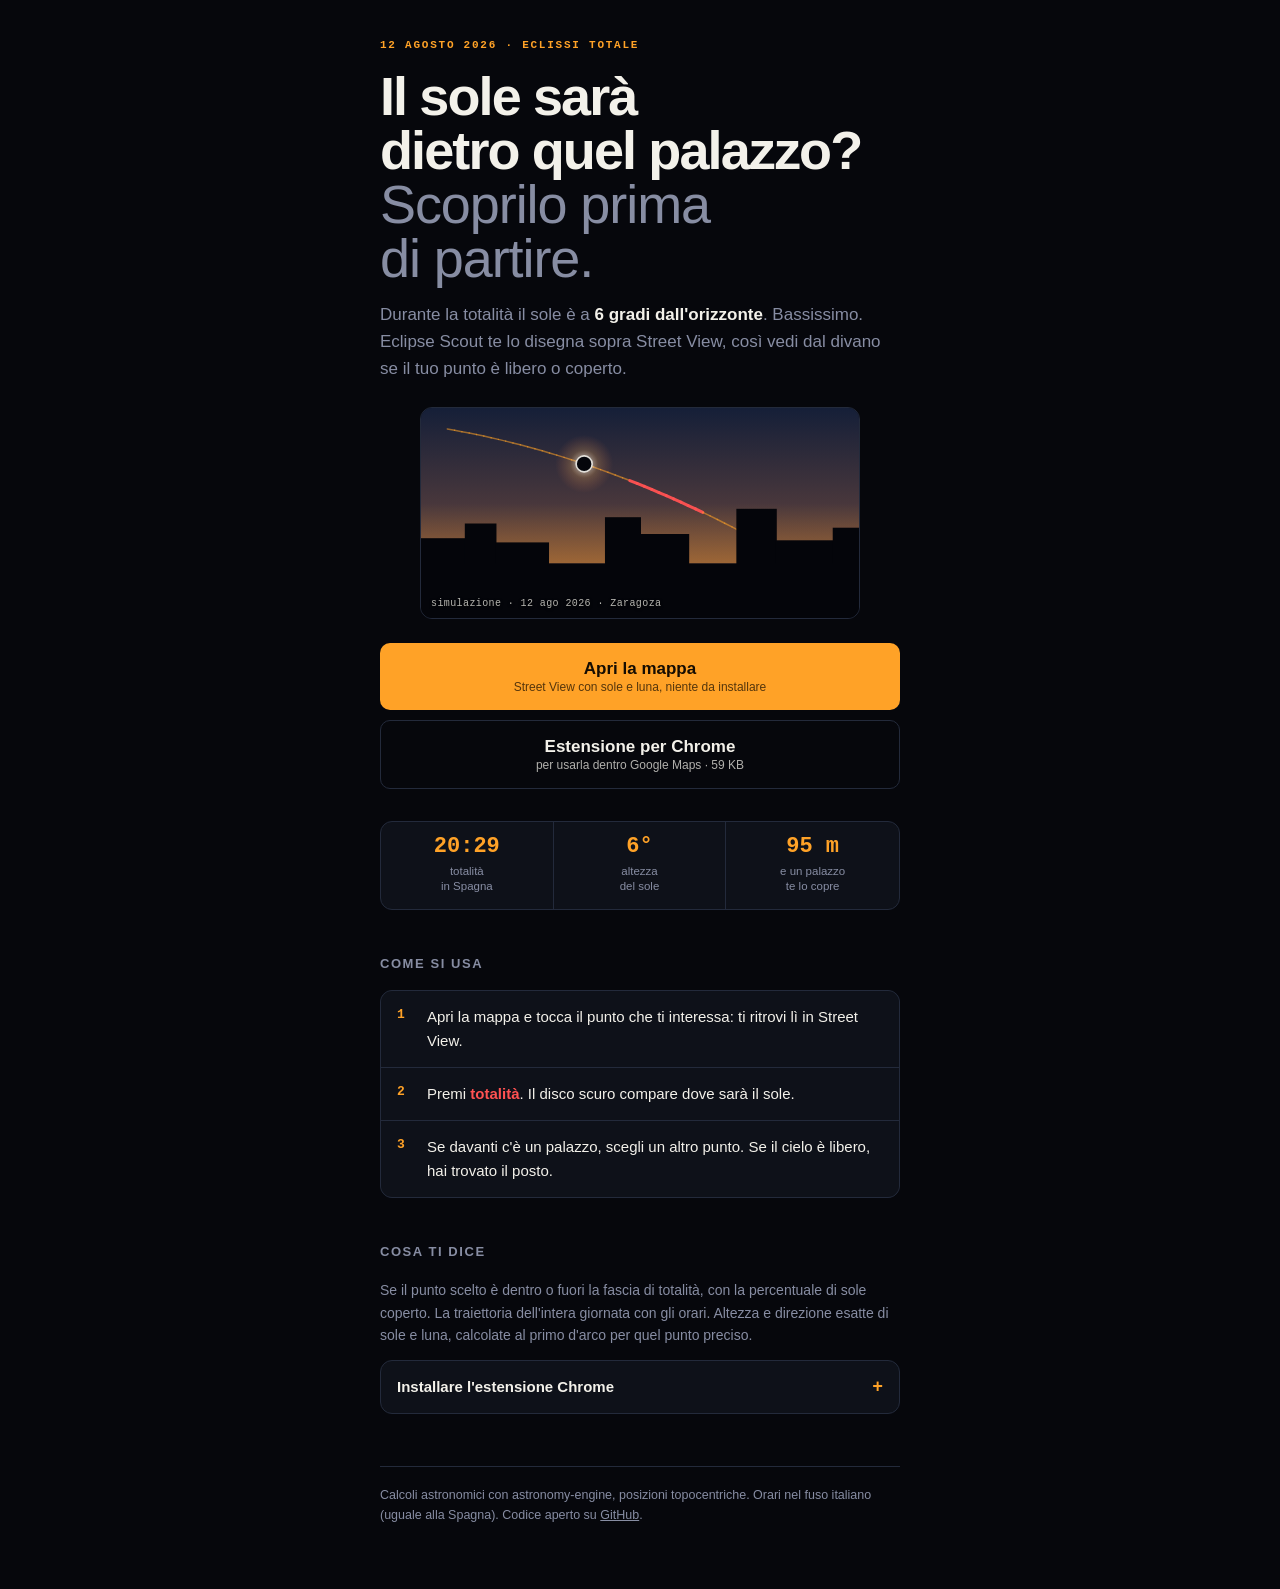
==== commit 6bfc4d23: "Fix etichette sovrapposte al sole, ritorno alla home, copy dei passi Co-Authored-By: Claude Fable 5 " ====
--- a/index.html
+++ b/index.html
@@ -41,8 +41,8 @@
     margin-bottom: 18px;
   }
   h1 {
-    font-size: clamp(38px, 12vw, 56px);
-    line-height: .95;
+    font-size: clamp(34px, 10vw, 54px);
+    line-height: 1;
     font-weight: 800;
     letter-spacing: -.035em;
     margin: 0 0 16px;
@@ -185,9 +185,9 @@
   <section>
     <h2>Come si usa</h2>
     <ol class="steps">
-      <li>Trascina l'omino di Street View dove vorresti guardare.</li>
-      <li>Premi <span class="tot">TOTALITÀ</span>: compare il disco rosso dove sarà il sole.</li>
-      <li>Se davanti c'è un ostacolo, sposta l'omino. Se il cielo è libero, hai trovato il posto.</li>
+      <li>Apri la mappa e tocca il punto che ti interessa: ti ritrovi lì in Street View.</li>
+      <li>Premi <span class="tot">totalità</span>. Il disco scuro compare dove sarà il sole.</li>
+      <li>Se davanti c'è un palazzo, scegli un altro punto. Se il cielo è libero, hai trovato il posto.</li>
     </ol>
   </section>
 
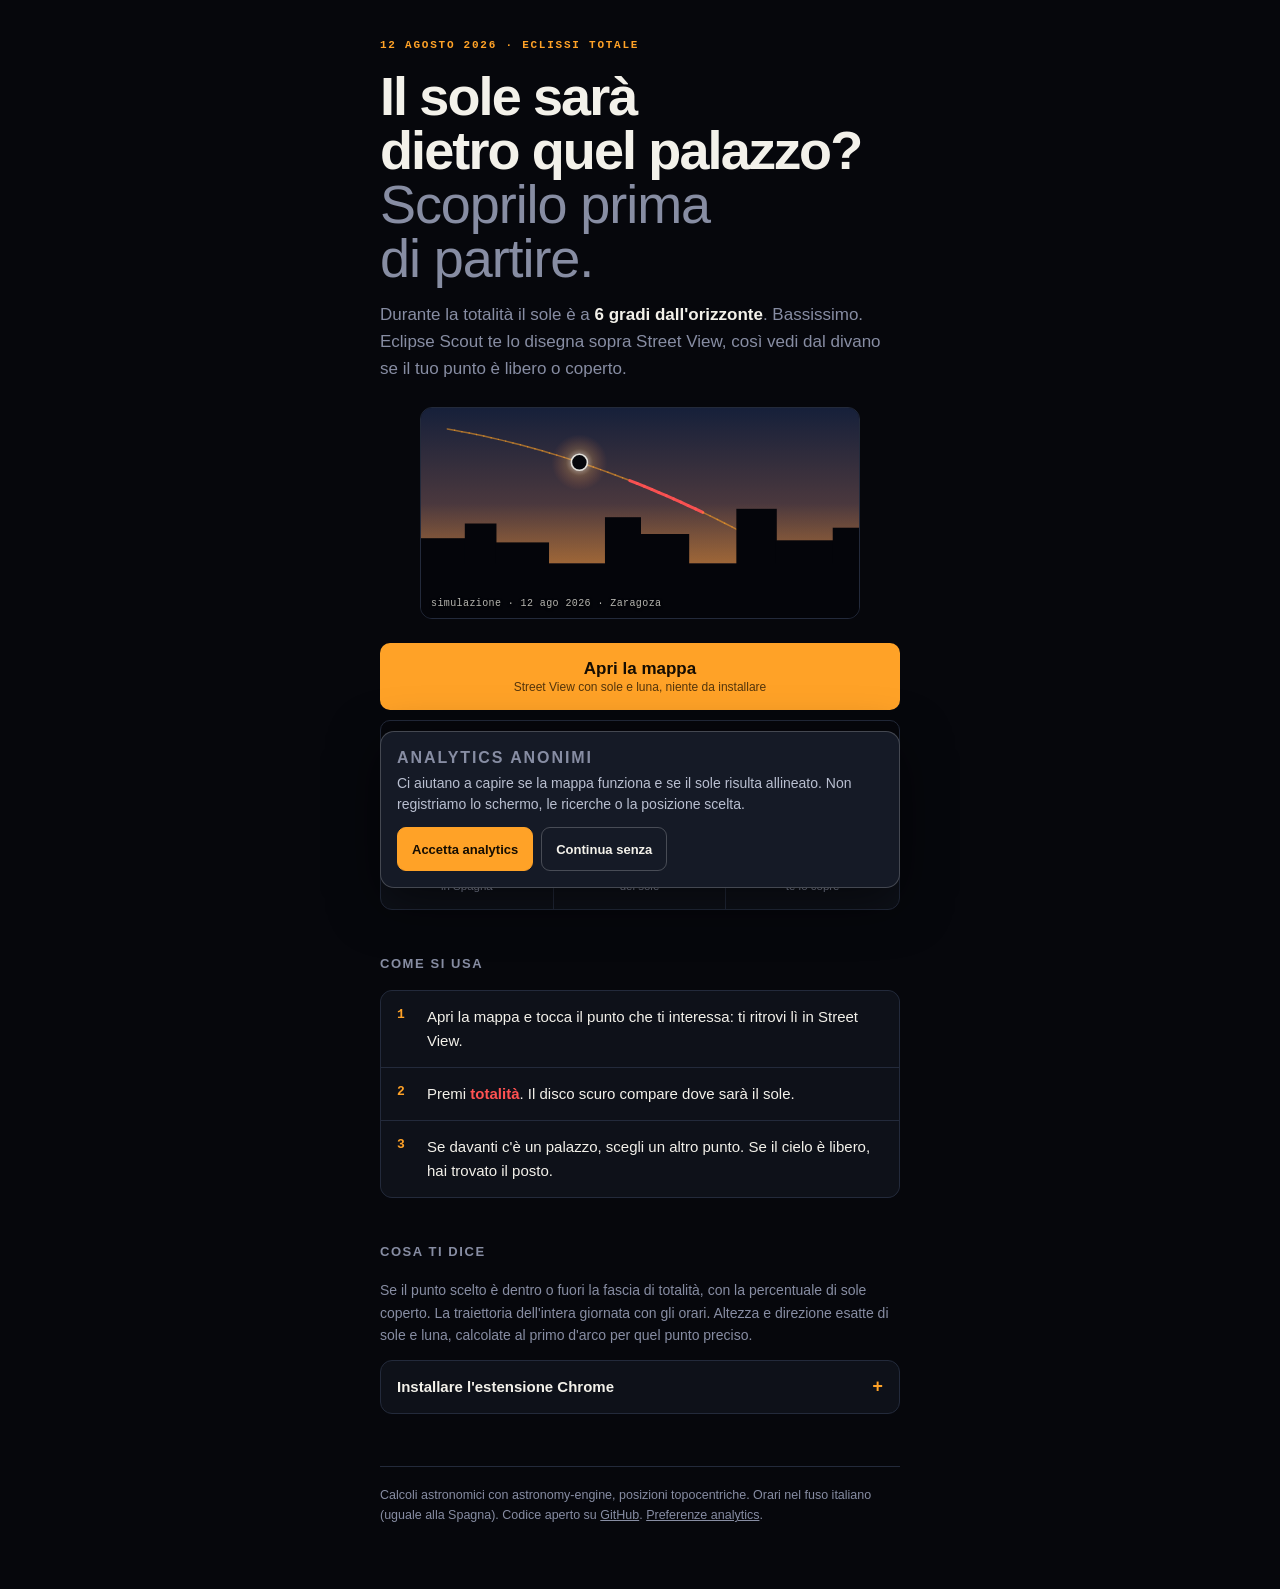
==== commit 4357e0b1: "Integra analytics Mixpanel con consenso" ====
--- a/index.html
+++ b/index.html
@@ -5,7 +5,7 @@
 <meta name="viewport" content="width=device-width, initial-scale=1">
 <title>Eclipse Scout</title>
 <meta name="description" content="Vedi dove sarà il sole durante l'eclissi del 12 agosto 2026, sovrapposto a Street View. Scegli il punto giusto prima di partire.">
-<script data-goatcounter="https://riccardobosio.goatcounter.com/count" async src="//gc.zgo.at/count.js"></script>
+<script src="analytics.js" data-surface="landing" data-app-version="2026.08.12.1"></script>
 <style>
   :root {
     --void: #06070c;
@@ -154,6 +154,8 @@
     font-size: 12.5px; color: var(--dim);
   }
   footer a { color: var(--dim); }
+  .privacy-link { border: 0; padding: 0; background: none; color: var(--dim); text-decoration: underline; font: inherit; cursor: pointer; }
+  .privacy-link:focus-visible { outline: 3px solid var(--amber); outline-offset: 3px; }
   @media (prefers-reduced-motion: reduce) { .btn { transition: none; } }
 </style>
 </head>
@@ -172,7 +174,7 @@
   </figure>
 
   <div class="actions">
-    <a class="btn" href="app.html">Apri la mappa<small>Street View con sole e luna, niente da installare</small></a>
+    <a class="btn" id="openMap" href="app.html">Apri la mappa<small>Street View con sole e luna, niente da installare</small></a>
     <a class="btn ghost" id="dl" href="eclipse-scout.zip" download="eclipse-scout.zip">Estensione per Chrome<small>per usarla dentro Google Maps · 59 KB</small></a>
   </div>
 
@@ -210,7 +212,7 @@
   </section>
 
   <footer>
-    Calcoli astronomici con astronomy&#8209;engine, posizioni topocentriche. Orari nel fuso italiano (uguale alla Spagna). Codice aperto su <a href="https://github.com/riccardobosioo/eclipse-scout">GitHub</a>.
+    Calcoli astronomici con astronomy&#8209;engine, posizioni topocentriche. Orari nel fuso italiano (uguale alla Spagna). Codice aperto su <a href="https://github.com/riccardobosioo/eclipse-scout">GitHub</a>. <button class="privacy-link" type="button" data-analytics-preferences>Preferenze analytics</button>.
   </footer>
 </div>
 
@@ -290,11 +292,18 @@
   setTimeout(draw, 2400);
   addEventListener('resize', draw);
 
+  document.getElementById('openMap').addEventListener('click', function () {
+    window.EclipseAnalytics.track('map_opened', {
+      entry_method: 'primary_cta',
+      destination: 'web_app',
+    }, { transport: 'sendBeacon' });
+  });
+
   const dl = document.getElementById('dl');
   dl.addEventListener('click', function () {
-    if (window.goatcounter && window.goatcounter.count) {
-      window.goatcounter.count({ path: 'download-zip', title: 'Download estensione', event: true });
-    }
+    window.EclipseAnalytics.track('extension_downloaded', {
+      artifact_type: 'chrome_extension_zip',
+    });
   });
 })();
 </script>
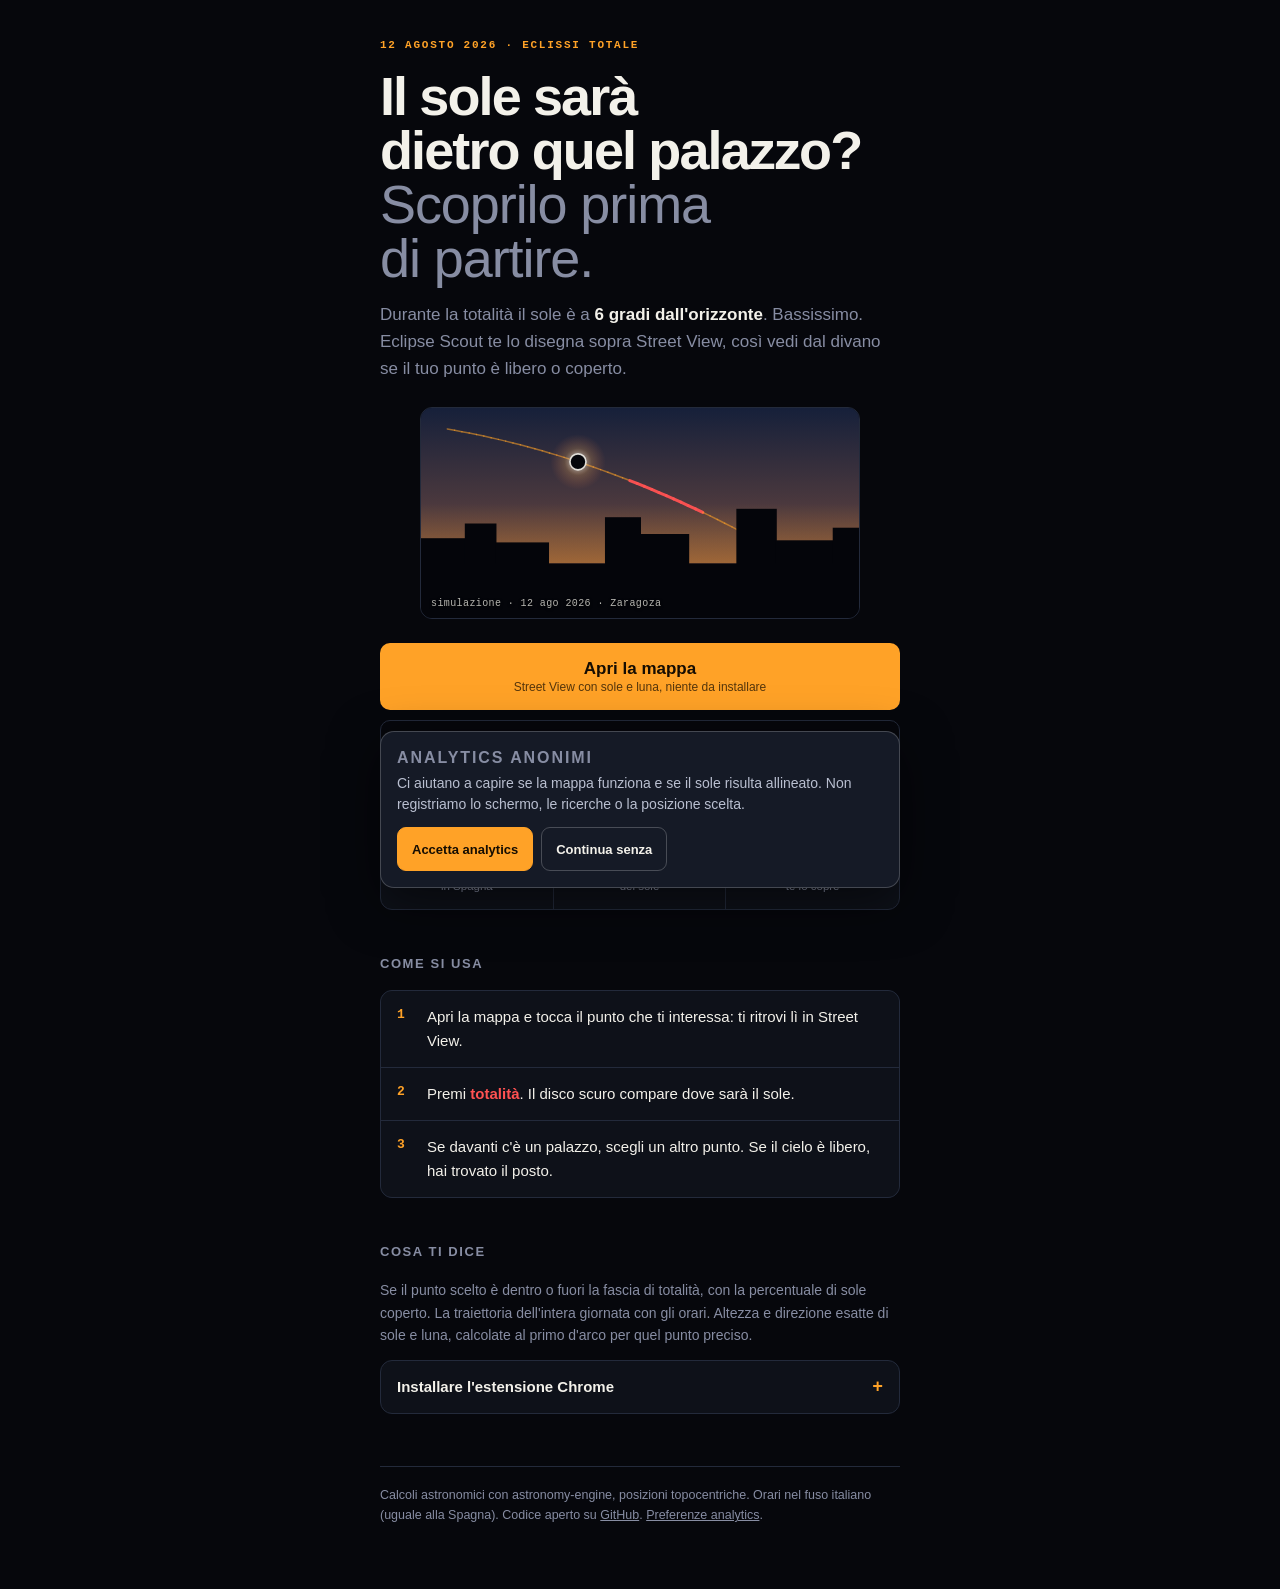
==== commit a14d469c: "Forza aggiornamento client analytics" ====
--- a/index.html
+++ b/index.html
@@ -5,7 +5,7 @@
 <meta name="viewport" content="width=device-width, initial-scale=1">
 <title>Eclipse Scout</title>
 <meta name="description" content="Vedi dove sarà il sole durante l'eclissi del 12 agosto 2026, sovrapposto a Street View. Scegli il punto giusto prima di partire.">
-<script src="analytics.js" data-surface="landing" data-app-version="2026.08.12.1"></script>
+<script src="analytics.js?v=20260812-2" data-surface="landing" data-app-version="2026.08.12.2"></script>
 <style>
   :root {
     --void: #06070c;
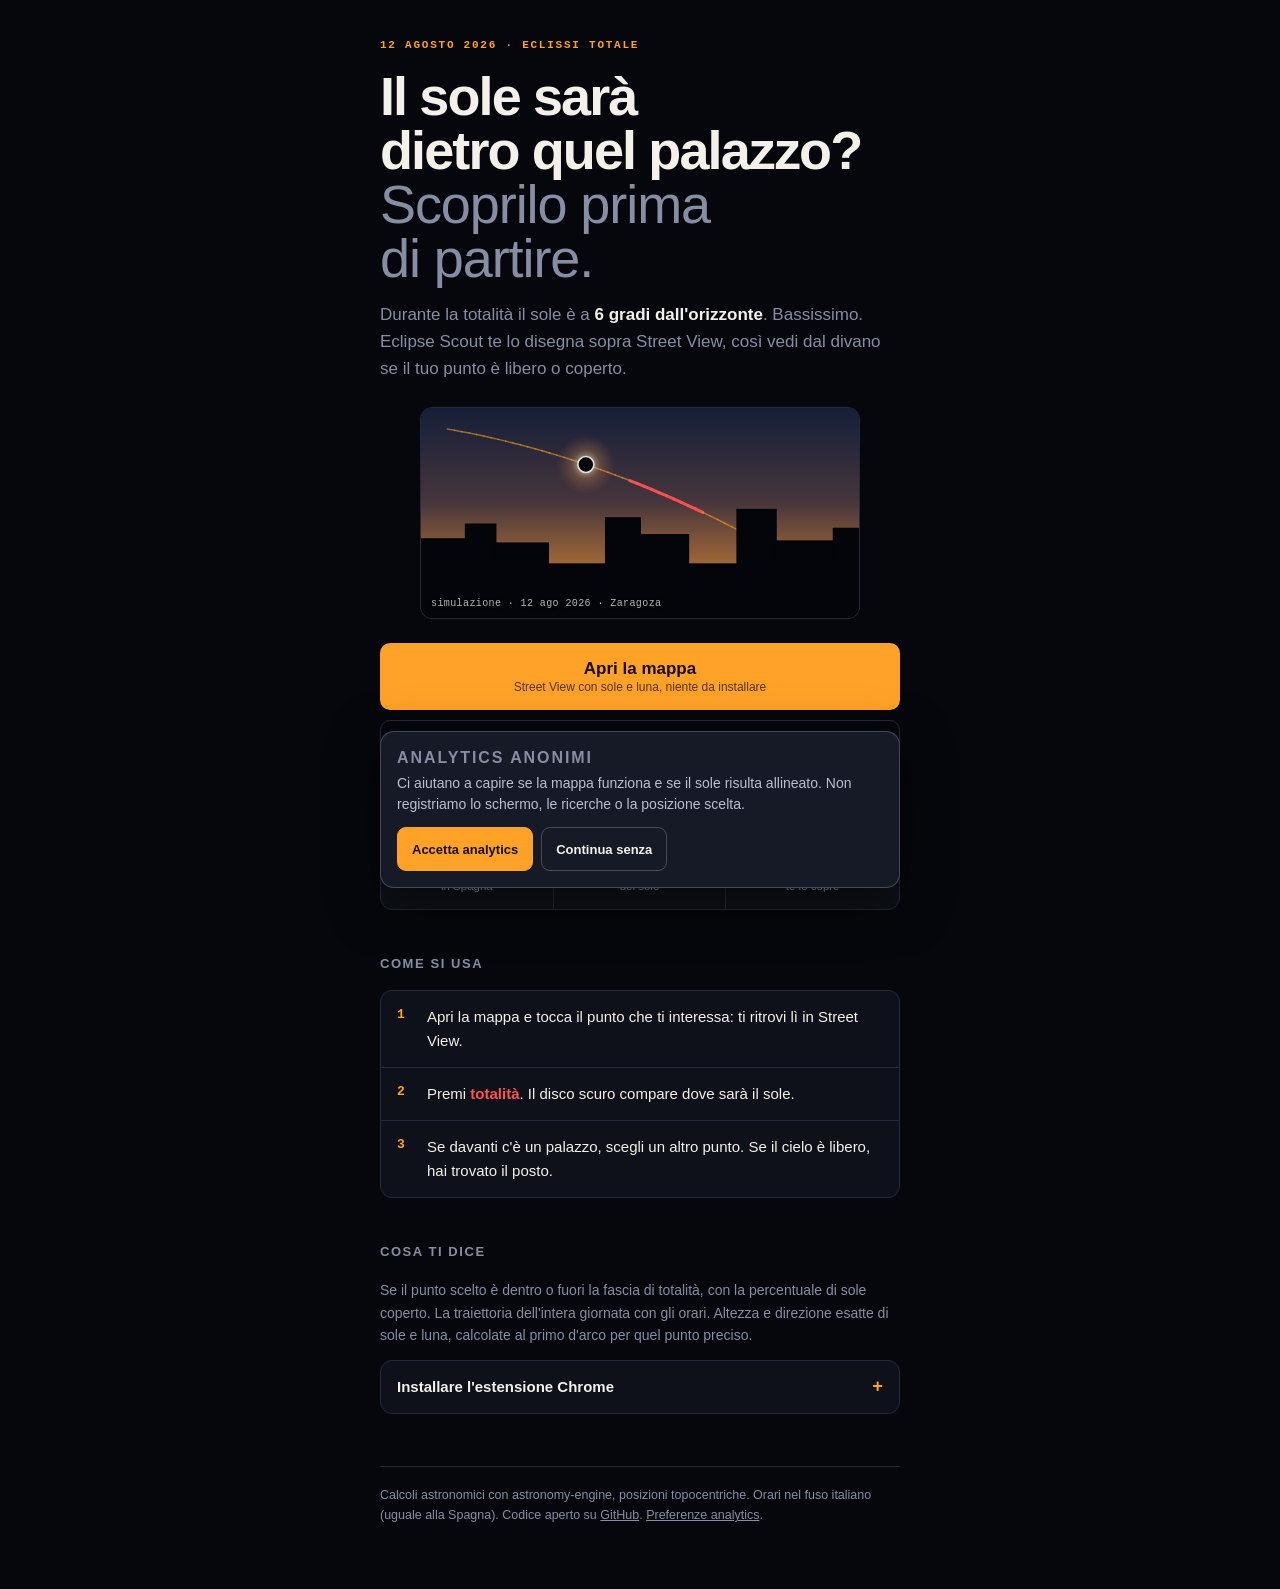
==== commit bd96209a: "Invia analytics al cluster Mixpanel UE" ====
--- a/index.html
+++ b/index.html
@@ -5,7 +5,7 @@
 <meta name="viewport" content="width=device-width, initial-scale=1">
 <title>Eclipse Scout</title>
 <meta name="description" content="Vedi dove sarà il sole durante l'eclissi del 12 agosto 2026, sovrapposto a Street View. Scegli il punto giusto prima di partire.">
-<script src="analytics.js?v=20260812-2" data-surface="landing" data-app-version="2026.08.12.2"></script>
+<script src="analytics.js?v=20260812-3" data-surface="landing" data-app-version="2026.08.12.3"></script>
 <style>
   :root {
     --void: #06070c;
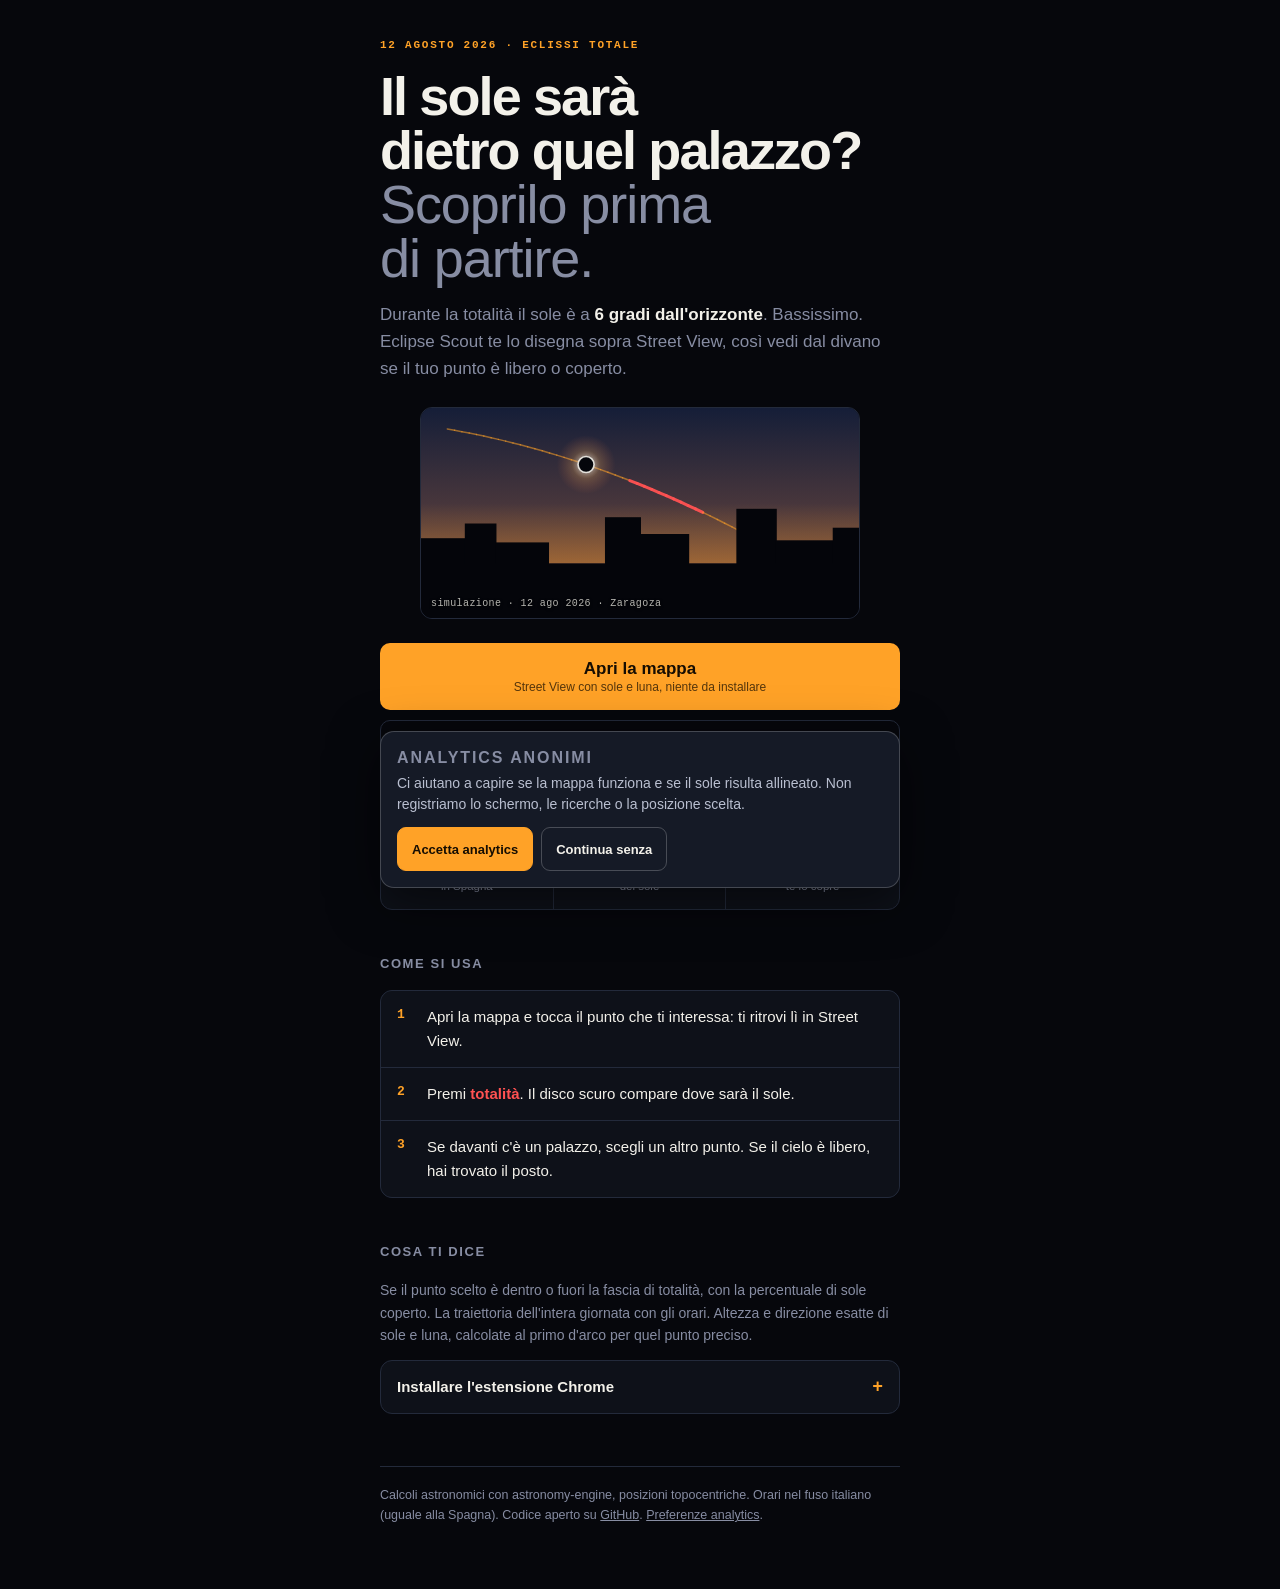
==== commit 094127b0: "Pubblica AR, posizione e interfaccia spagnola" ====
--- a/index.html
+++ b/index.html
@@ -4,8 +4,9 @@
 <meta charset="utf-8">
 <meta name="viewport" content="width=device-width, initial-scale=1">
 <title>Eclipse Scout</title>
-<meta name="description" content="Vedi dove sarà il sole durante l'eclissi del 12 agosto 2026, sovrapposto a Street View. Scegli il punto giusto prima di partire.">
-<script src="analytics.js?v=20260812-3" data-surface="landing" data-app-version="2026.08.12.3"></script>
+<meta name="description" data-i18n-content="landing.description" content="Vedi dove sarà il sole durante l'eclissi del 12 agosto 2026, sovrapposto a Street View. Scegli il punto giusto prima di partire.">
+<script src="i18n.js?v=20260812-1"></script>
+<script src="analytics.js?v=20260812-4" data-surface="landing" data-app-version="2026.08.12.4"></script>
 <style>
   :root {
     --void: #06070c;
@@ -163,56 +164,56 @@
 <div class="wrap">
 
   <header class="hero">
-    <div class="kicker">12 agosto 2026 · eclissi totale</div>
-    <h1>Il sole sarà<br>dietro quel palazzo?<span class="thin">Scoprilo prima di partire.</span></h1>
-    <p class="lede">Durante la totalità il sole è a <b>6 gradi dall'orizzonte</b>. Bassissimo. Eclipse Scout te lo disegna sopra Street View, così vedi dal divano se il tuo punto è libero o coperto.</p>
+    <div class="kicker" data-i18n="landing.kicker">12 agosto 2026 · eclissi totale</div>
+    <h1 data-i18n-html="landing.hero">Il sole sarà<br>dietro quel palazzo?<span class="thin">Scoprilo prima di partire.</span></h1>
+    <p class="lede" data-i18n-html="landing.lede">Durante la totalità il sole è a <b>6 gradi dall'orizzonte</b>. Bassissimo. Eclipse Scout te lo disegna sopra Street View, così vedi dal divano se il tuo punto è libero o coperto.</p>
   </header>
 
   <figure class="sim">
-    <canvas id="sim" aria-label="Il sole cala verso l'orizzonte e viene eclissato dietro un profilo di palazzi"></canvas>
-    <figcaption>simulazione · 12 ago 2026 · Zaragoza</figcaption>
+    <canvas id="sim" data-i18n-aria-label="landing.sim_aria" aria-label="Il sole cala verso l'orizzonte e viene eclissato dietro un profilo di palazzi"></canvas>
+    <figcaption data-i18n="landing.sim_caption">simulazione · 12 ago 2026 · Zaragoza</figcaption>
   </figure>
 
   <div class="actions">
-    <a class="btn" id="openMap" href="app.html">Apri la mappa<small>Street View con sole e luna, niente da installare</small></a>
-    <a class="btn ghost" id="dl" href="eclipse-scout.zip" download="eclipse-scout.zip">Estensione per Chrome<small>per usarla dentro Google Maps · 59 KB</small></a>
+    <a class="btn" id="openMap" href="app.html" data-i18n-html="landing.open_map">Apri la mappa<small>Street View con sole e luna, niente da installare</small></a>
+    <a class="btn ghost" id="dl" href="eclipse-scout.zip" download="eclipse-scout.zip" data-i18n-html="landing.extension">Estensione per Chrome<small>per usarla dentro Google Maps · 59 KB</small></a>
   </div>
 
   <dl class="facts">
-    <div><dt>20:29</dt><dd>totalità<br>in Spagna</dd></div>
-    <div><dt>6°</dt><dd>altezza<br>del sole</dd></div>
-    <div><dt>95 m</dt><dd>e un palazzo<br>te lo copre</dd></div>
+    <div><dt>20:29</dt><dd data-i18n-html="landing.fact_totality">totalità<br>in Spagna</dd></div>
+    <div><dt>6°</dt><dd data-i18n-html="landing.fact_sun_height">altezza<br>del sole</dd></div>
+    <div><dt>95 m</dt><dd data-i18n-html="landing.fact_obstacle">e un palazzo<br>te lo copre</dd></div>
   </dl>
 
   <section>
-    <h2>Come si usa</h2>
+    <h2 data-i18n="landing.how_title">Come si usa</h2>
     <ol class="steps">
-      <li>Apri la mappa e tocca il punto che ti interessa: ti ritrovi lì in Street View.</li>
-      <li>Premi <span class="tot">totalità</span>. Il disco scuro compare dove sarà il sole.</li>
-      <li>Se davanti c'è un palazzo, scegli un altro punto. Se il cielo è libero, hai trovato il posto.</li>
+      <li data-i18n-html="landing.step_1">Apri la mappa e tocca il punto che ti interessa: ti ritrovi lì in Street View.</li>
+      <li data-i18n-html="landing.step_2">Premi <span class="tot">totalità</span>. Il disco scuro compare dove sarà il sole.</li>
+      <li data-i18n-html="landing.step_3">Se davanti c'è un palazzo, scegli un altro punto. Se il cielo è libero, hai trovato il posto.</li>
     </ol>
   </section>
 
   <section>
-    <h2>Cosa ti dice</h2>
-    <p class="muted">Se il punto scelto è dentro o fuori la fascia di totalità, con la percentuale di sole coperto. La traiettoria dell'intera giornata con gli orari. Altezza e direzione esatte di sole e luna, calcolate al primo d'arco per quel punto preciso.</p>
+    <h2 data-i18n="landing.what_title">Cosa ti dice</h2>
+    <p class="muted" data-i18n="landing.what_body">Se il punto scelto è dentro o fuori la fascia di totalità, con la percentuale di sole coperto. La traiettoria dell'intera giornata con gli orari. Altezza e direzione esatte di sole e luna, calcolate al primo d'arco per quel punto preciso.</p>
 
     <details>
-      <summary>Installare l'estensione Chrome</summary>
+      <summary data-i18n="landing.install_title">Installare l'estensione Chrome</summary>
       <div class="inner">
         <ol class="steps">
-          <li>Scarica lo zip qui sopra e scompattalo con un doppio clic.</li>
-          <li>Apri <code>chrome://extensions</code> e attiva Modalità sviluppatore.</li>
-          <li>Clicca "Carica estensione non pacchettizzata" e scegli la cartella.</li>
-          <li>Apri Street View su Google Maps: il pannello compare da solo.</li>
+          <li data-i18n-html="landing.install_1">Scarica lo zip qui sopra e scompattalo con un doppio clic.</li>
+          <li data-i18n-html="landing.install_2">Apri <code>chrome://extensions</code> e attiva Modalità sviluppatore.</li>
+          <li data-i18n-html="landing.install_3">Clicca "Carica estensione non pacchettizzata" e scegli la cartella.</li>
+          <li data-i18n-html="landing.install_4">Apri Street View su Google Maps: il pannello compare da solo.</li>
         </ol>
-        <p class="muted" style="margin-top:12px">Serve solo se vuoi l'overlay dentro Google Maps vero. Per tutto il resto basta la mappa qui sopra.</p>
+        <p class="muted" style="margin-top:12px" data-i18n="landing.install_note">Serve solo se vuoi l'overlay dentro Google Maps vero. Per tutto il resto basta la mappa qui sopra.</p>
       </div>
     </details>
   </section>
 
   <footer>
-    Calcoli astronomici con astronomy&#8209;engine, posizioni topocentriche. Orari nel fuso italiano (uguale alla Spagna). Codice aperto su <a href="https://github.com/riccardobosioo/eclipse-scout">GitHub</a>. <button class="privacy-link" type="button" data-analytics-preferences>Preferenze analytics</button>.
+    <span data-i18n-html="landing.footer">Calcoli astronomici con astronomy&#8209;engine, posizioni topocentriche. Orari nel fuso italiano (uguale alla Spagna). Codice aperto su <a href="https://github.com/riccardobosioo/eclipse-scout">GitHub</a>.</span> <button class="privacy-link" type="button" data-analytics-preferences data-i18n="common.analytics_preferences">Preferenze analytics</button>.
   </footer>
 </div>
 
@@ -283,7 +284,7 @@
       ctx.font = '700 11px "SF Mono", ui-monospace, Menlo, monospace';
       ctx.fillStyle = '#ff5252';
       const tx = Math.min(s.x + 16, w - 96);
-      ctx.fillText('20:29 TOTALITÀ', tx, s.y - 12);
+      ctx.fillText(window.EclipseI18n.t('landing.totality_label'), tx, s.y - 12);
     }
   }
 
